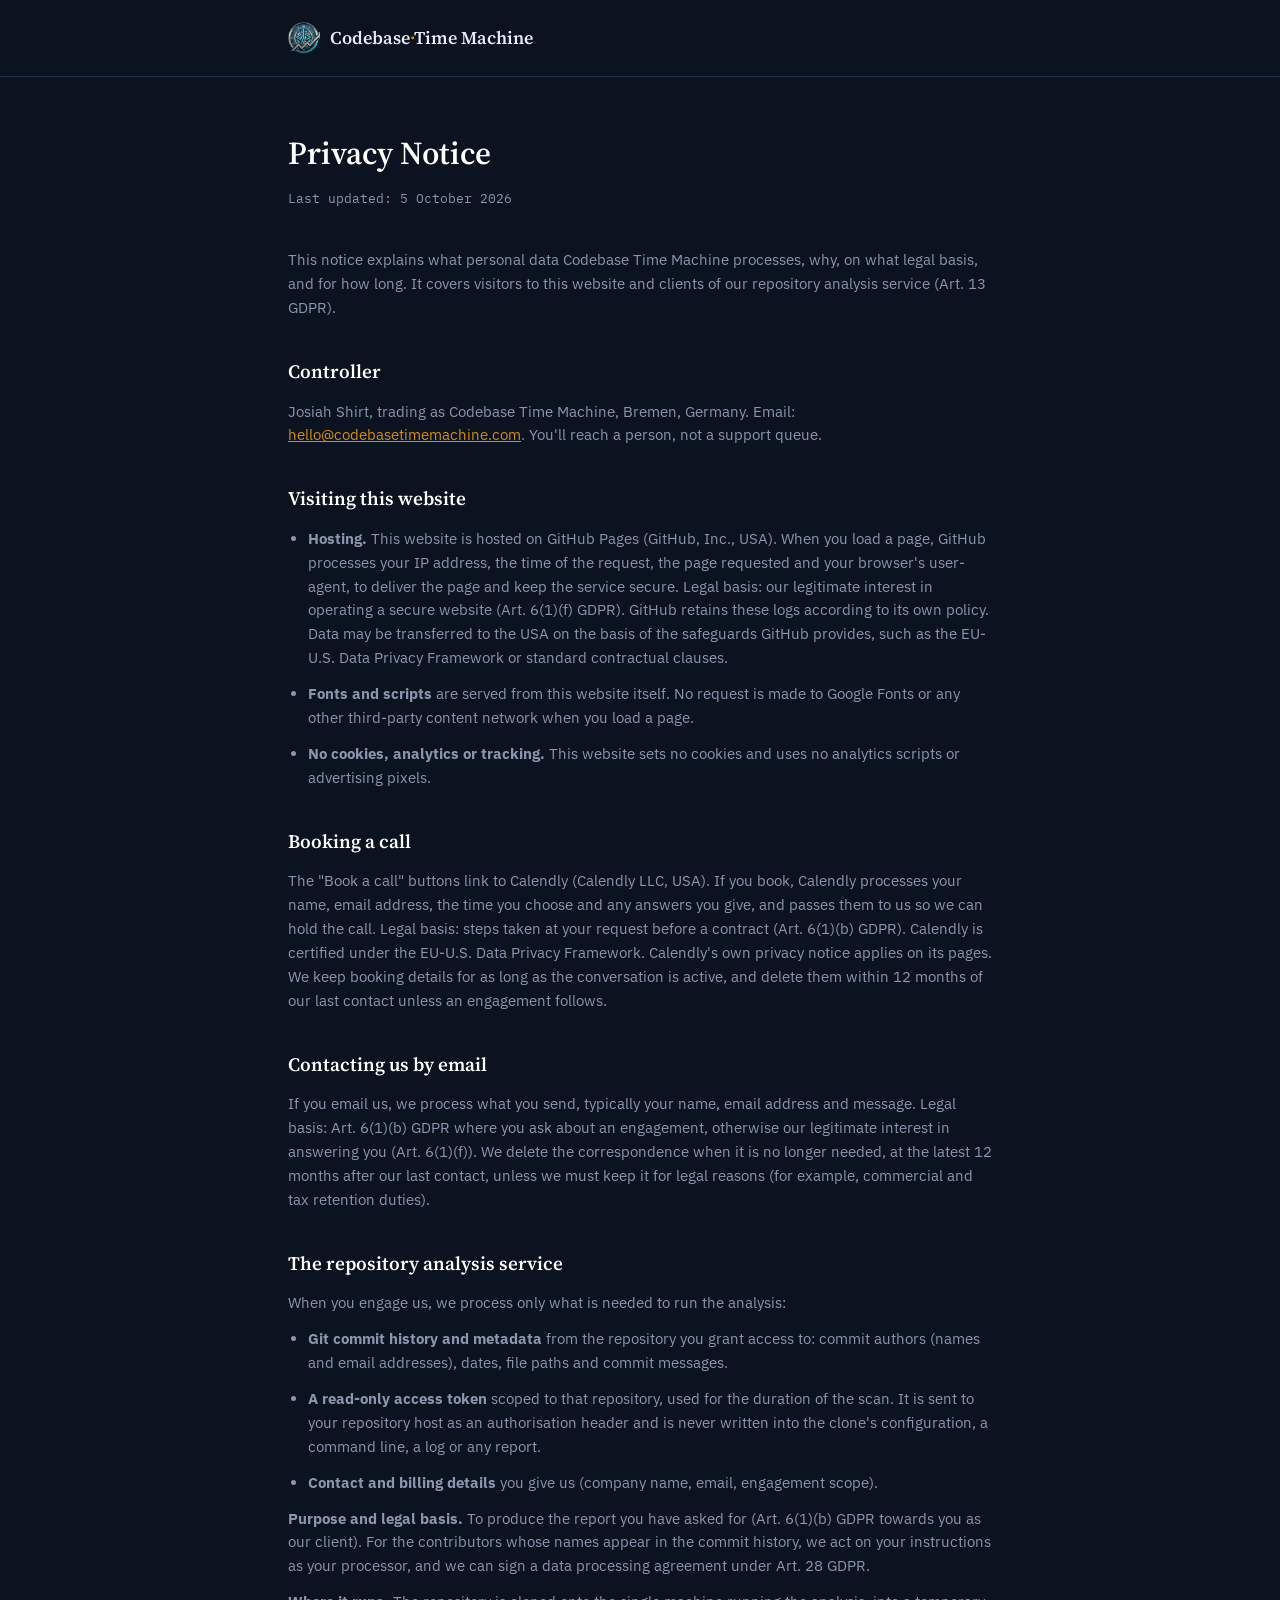
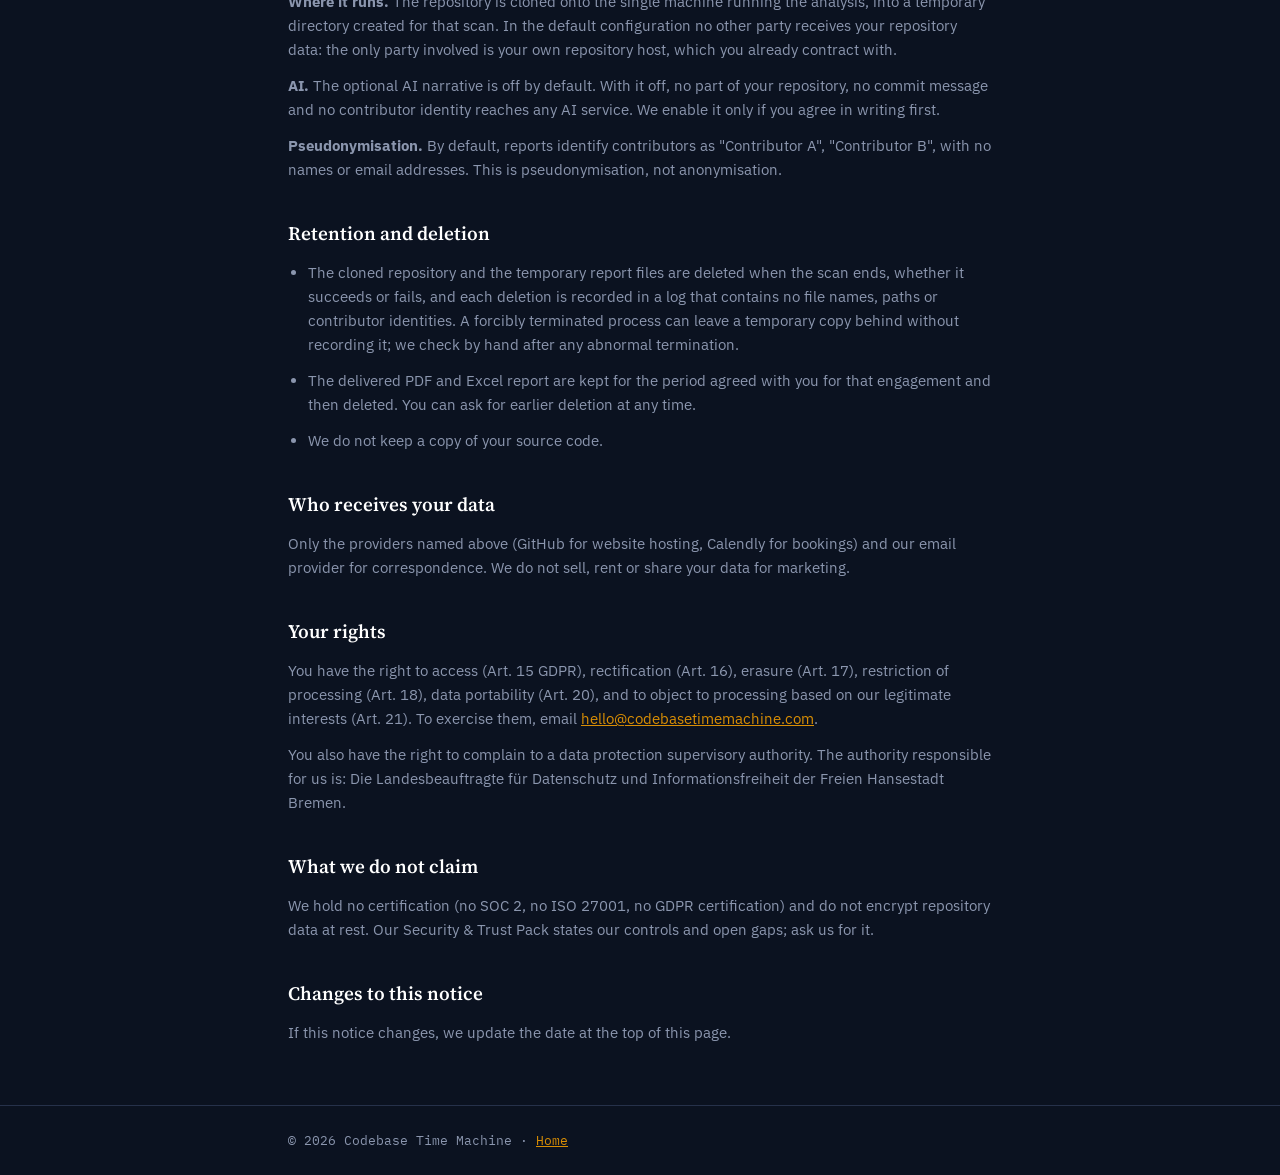
==== privacy.html @ dd54493d "Align website copy with what CTM can evidence; book-a-call CTA; GDPR privacy notice - Remove the Rea" ====
<!DOCTYPE html>
<html lang="en">
<head>
<meta charset="UTF-8">
<meta name="viewport" content="width=device-width, initial-scale=1.0">
<title>Privacy Notice — Codebase Time Machine</title>
<link rel="icon" type="image/png" href="favicon.png">
<link href="assets/fonts.css" rel="stylesheet">
<style>
  :root{
    --ink:#0B1220; --panel:#111A2C; --line:#26314A; --text:#E9ECF3; --muted:#8B96AE; --amber:#D98E04;
  }
  *{box-sizing:border-box;margin:0;padding:0;}
  body{background:var(--ink);color:var(--text);font-family:'IBM Plex Sans',sans-serif;line-height:1.65;}
  .wrap{max-width:760px;margin:0 auto;padding:0 28px;}
  nav{border-bottom:1px solid var(--line);padding:22px 0;margin-bottom:50px;}
  .brand{font-family:'Source Serif 4',serif;font-weight:600;font-size:18px;}
  .brand .dot{color:var(--amber);}
  .brand a{color:inherit;text-decoration:none;}
  h1{font-family:'Source Serif 4',serif;font-size:32px;font-weight:600;margin-bottom:8px;color:#fff;}
  .updated{font-family:'IBM Plex Mono',monospace;font-size:12.5px;color:var(--muted);margin-bottom:40px;}
  h2{font-family:'Source Serif 4',serif;font-size:19px;font-weight:600;color:#fff;margin:36px 0 12px;}
  p, li{color:var(--muted);font-size:14.5px;margin-bottom:12px;}
  li{margin-left:20px;}
  a{color:var(--amber);}
  footer{border-top:1px solid var(--line);margin-top:60px;padding:24px 0;font-size:12.5px;color:var(--muted);font-family:'IBM Plex Mono',monospace;}
</style>
</head>
<body>
<nav><div class="wrap brand" style="display:flex;align-items:center;gap:10px;"><a href="index.html" style="display:flex;align-items:center;gap:10px;text-decoration:none;color:inherit;"><img src="logo-icon.png" alt="" style="height:32px;width:auto;display:block;"><span>Codebase<span class="dot">·</span>Time Machine</span></a></div></nav>
<div class="wrap">
  <h1>Privacy Notice</h1>
  <p class="updated">Last updated: 5 October 2026</p>

  <p>This notice explains what personal data Codebase Time Machine processes, why, on what legal basis, and for how long. It covers visitors to this website and clients of our repository analysis service (Art. 13 GDPR).</p>

  <h2>Controller</h2>
  <p>Josiah Shirt, trading as Codebase Time Machine, Bremen, Germany. Email: <a href="mailto:hello@codebasetimemachine.com">hello@codebasetimemachine.com</a>. You'll reach a person, not a support queue.</p>

  <h2>Visiting this website</h2>
  <ul>
    <li><strong>Hosting.</strong> This website is hosted on GitHub Pages (GitHub, Inc., USA). When you load a page, GitHub processes your IP address, the time of the request, the page requested and your browser's user-agent, to deliver the page and keep the service secure. Legal basis: our legitimate interest in operating a secure website (Art. 6(1)(f) GDPR). GitHub retains these logs according to its own policy. Data may be transferred to the USA on the basis of the safeguards GitHub provides, such as the EU-U.S. Data Privacy Framework or standard contractual clauses.</li>
    <li><strong>Fonts and scripts</strong> are served from this website itself. No request is made to Google Fonts or any other third-party content network when you load a page.</li>
    <li><strong>No cookies, analytics or tracking.</strong> This website sets no cookies and uses no analytics scripts or advertising pixels.</li>
  </ul>

  <h2>Booking a call</h2>
  <p>The "Book a call" buttons link to Calendly (Calendly LLC, USA). If you book, Calendly processes your name, email address, the time you choose and any answers you give, and passes them to us so we can hold the call. Legal basis: steps taken at your request before a contract (Art. 6(1)(b) GDPR). Calendly is certified under the EU-U.S. Data Privacy Framework. Calendly's own privacy notice applies on its pages. We keep booking details for as long as the conversation is active, and delete them within 12 months of our last contact unless an engagement follows.</p>

  <h2>Contacting us by email</h2>
  <p>If you email us, we process what you send, typically your name, email address and message. Legal basis: Art. 6(1)(b) GDPR where you ask about an engagement, otherwise our legitimate interest in answering you (Art. 6(1)(f)). We delete the correspondence when it is no longer needed, at the latest 12 months after our last contact, unless we must keep it for legal reasons (for example, commercial and tax retention duties).</p>

  <h2>The repository analysis service</h2>
  <p>When you engage us, we process only what is needed to run the analysis:</p>
  <ul>
    <li><strong>Git commit history and metadata</strong> from the repository you grant access to: commit authors (names and email addresses), dates, file paths and commit messages.</li>
    <li><strong>A read-only access token</strong> scoped to that repository, used for the duration of the scan. It is sent to your repository host as an authorisation header and is never written into the clone's configuration, a command line, a log or any report.</li>
    <li><strong>Contact and billing details</strong> you give us (company name, email, engagement scope).</li>
  </ul>
  <p><strong>Purpose and legal basis.</strong> To produce the report you have asked for (Art. 6(1)(b) GDPR towards you as our client). For the contributors whose names appear in the commit history, we act on your instructions as your processor, and we can sign a data processing agreement under Art. 28 GDPR.</p>
  <p><strong>Where it runs.</strong> The repository is cloned onto the single machine running the analysis, into a temporary directory created for that scan. In the default configuration no other party receives your repository data: the only party involved is your own repository host, which you already contract with.</p>
  <p><strong>AI.</strong> The optional AI narrative is off by default. With it off, no part of your repository, no commit message and no contributor identity reaches any AI service. We enable it only if you agree in writing first.</p>
  <p><strong>Pseudonymisation.</strong> By default, reports identify contributors as "Contributor A", "Contributor B", with no names or email addresses. This is pseudonymisation, not anonymisation.</p>

  <h2>Retention and deletion</h2>
  <ul>
    <li>The cloned repository and the temporary report files are deleted when the scan ends, whether it succeeds or fails, and each deletion is recorded in a log that contains no file names, paths or contributor identities. A forcibly terminated process can leave a temporary copy behind without recording it; we check by hand after any abnormal termination.</li>
    <li>The delivered PDF and Excel report are kept for the period agreed with you for that engagement and then deleted. You can ask for earlier deletion at any time.</li>
    <li>We do not keep a copy of your source code.</li>
  </ul>

  <h2>Who receives your data</h2>
  <p>Only the providers named above (GitHub for website hosting, Calendly for bookings) and our email provider for correspondence. We do not sell, rent or share your data for marketing.</p>

  <h2>Your rights</h2>
  <p>You have the right to access (Art. 15 GDPR), rectification (Art. 16), erasure (Art. 17), restriction of processing (Art. 18), data portability (Art. 20), and to object to processing based on our legitimate interests (Art. 21). To exercise them, email <a href="mailto:hello@codebasetimemachine.com">hello@codebasetimemachine.com</a>.</p>
  <p>You also have the right to complain to a data protection supervisory authority. The authority responsible for us is: Die Landesbeauftragte für Datenschutz und Informationsfreiheit der Freien Hansestadt Bremen.</p>

  <h2>What we do not claim</h2>
  <p>We hold no certification (no SOC 2, no ISO 27001, no GDPR certification) and do not encrypt repository data at rest. Our Security &amp; Trust Pack states our controls and open gaps; ask us for it.</p>

  <h2>Changes to this notice</h2>
  <p>If this notice changes, we update the date at the top of this page.</p>
</div>
<footer><div class="wrap">© 2026 Codebase Time Machine · <a href="index.html">Home</a></div></footer>
</body>
</html>
---- assets/fonts.css ----
/* Self-hosted Google Fonts (latin, latin-ext): Source Serif 4, IBM Plex Sans, IBM Plex Mono. SIL Open Font License 1.1. */
@font-face {
  font-family: 'IBM Plex Mono';
  font-style: normal;
  font-weight: 400;
  font-display: swap;
  src: url(fonts/1969f6ffdb.woff2) format('woff2');
  unicode-range: U+0100-02BA, U+02BD-02C5, U+02C7-02CC, U+02CE-02D7, U+02DD-02FF, U+0304, U+0308, U+0329, U+1D00-1DBF, U+1E00-1E9F, U+1EF2-1EFF, U+2020, U+20A0-20AB, U+20AD-20C0, U+2113, U+2C60-2C7F, U+A720-A7FF;
}
@font-face {
  font-family: 'IBM Plex Mono';
  font-style: normal;
  font-weight: 400;
  font-display: swap;
  src: url(fonts/e2661bcc0d.woff2) format('woff2');
  unicode-range: U+0000-00FF, U+0131, U+0152-0153, U+02BB-02BC, U+02C6, U+02DA, U+02DC, U+0304, U+0308, U+0329, U+2000-206F, U+20AC, U+2122, U+2191, U+2193, U+2212, U+2215, U+FEFF, U+FFFD;
}
@font-face {
  font-family: 'IBM Plex Mono';
  font-style: normal;
  font-weight: 500;
  font-display: swap;
  src: url(fonts/93cfae71a5.woff2) format('woff2');
  unicode-range: U+0100-02BA, U+02BD-02C5, U+02C7-02CC, U+02CE-02D7, U+02DD-02FF, U+0304, U+0308, U+0329, U+1D00-1DBF, U+1E00-1E9F, U+1EF2-1EFF, U+2020, U+20A0-20AB, U+20AD-20C0, U+2113, U+2C60-2C7F, U+A720-A7FF;
}
@font-face {
  font-family: 'IBM Plex Mono';
  font-style: normal;
  font-weight: 500;
  font-display: swap;
  src: url(fonts/0bc96cd0d5.woff2) format('woff2');
  unicode-range: U+0000-00FF, U+0131, U+0152-0153, U+02BB-02BC, U+02C6, U+02DA, U+02DC, U+0304, U+0308, U+0329, U+2000-206F, U+20AC, U+2122, U+2191, U+2193, U+2212, U+2215, U+FEFF, U+FFFD;
}
@font-face {
  font-family: 'IBM Plex Mono';
  font-style: normal;
  font-weight: 600;
  font-display: swap;
  src: url(fonts/a73533172c.woff2) format('woff2');
  unicode-range: U+0100-02BA, U+02BD-02C5, U+02C7-02CC, U+02CE-02D7, U+02DD-02FF, U+0304, U+0308, U+0329, U+1D00-1DBF, U+1E00-1E9F, U+1EF2-1EFF, U+2020, U+20A0-20AB, U+20AD-20C0, U+2113, U+2C60-2C7F, U+A720-A7FF;
}
@font-face {
  font-family: 'IBM Plex Mono';
  font-style: normal;
  font-weight: 600;
  font-display: swap;
  src: url(fonts/1b581b1518.woff2) format('woff2');
  unicode-range: U+0000-00FF, U+0131, U+0152-0153, U+02BB-02BC, U+02C6, U+02DA, U+02DC, U+0304, U+0308, U+0329, U+2000-206F, U+20AC, U+2122, U+2191, U+2193, U+2212, U+2215, U+FEFF, U+FFFD;
}
@font-face {
  font-family: 'IBM Plex Sans';
  font-style: normal;
  font-weight: 400;
  font-stretch: 100%;
  font-display: swap;
  src: url(fonts/632855d1d7.woff2) format('woff2');
  unicode-range: U+0100-02BA, U+02BD-02C5, U+02C7-02CC, U+02CE-02D7, U+02DD-02FF, U+0304, U+0308, U+0329, U+1D00-1DBF, U+1E00-1E9F, U+1EF2-1EFF, U+2020, U+20A0-20AB, U+20AD-20C0, U+2113, U+2C60-2C7F, U+A720-A7FF;
}
@font-face {
  font-family: 'IBM Plex Sans';
  font-style: normal;
  font-weight: 400;
  font-stretch: 100%;
  font-display: swap;
  src: url(fonts/868a235a9c.woff2) format('woff2');
  unicode-range: U+0000-00FF, U+0131, U+0152-0153, U+02BB-02BC, U+02C6, U+02DA, U+02DC, U+0304, U+0308, U+0329, U+2000-206F, U+20AC, U+2122, U+2191, U+2193, U+2212, U+2215, U+FEFF, U+FFFD;
}
@font-face {
  font-family: 'IBM Plex Sans';
  font-style: normal;
  font-weight: 500;
  font-stretch: 100%;
  font-display: swap;
  src: url(fonts/632855d1d7.woff2) format('woff2');
  unicode-range: U+0100-02BA, U+02BD-02C5, U+02C7-02CC, U+02CE-02D7, U+02DD-02FF, U+0304, U+0308, U+0329, U+1D00-1DBF, U+1E00-1E9F, U+1EF2-1EFF, U+2020, U+20A0-20AB, U+20AD-20C0, U+2113, U+2C60-2C7F, U+A720-A7FF;
}
@font-face {
  font-family: 'IBM Plex Sans';
  font-style: normal;
  font-weight: 500;
  font-stretch: 100%;
  font-display: swap;
  src: url(fonts/868a235a9c.woff2) format('woff2');
  unicode-range: U+0000-00FF, U+0131, U+0152-0153, U+02BB-02BC, U+02C6, U+02DA, U+02DC, U+0304, U+0308, U+0329, U+2000-206F, U+20AC, U+2122, U+2191, U+2193, U+2212, U+2215, U+FEFF, U+FFFD;
}
@font-face {
  font-family: 'IBM Plex Sans';
  font-style: normal;
  font-weight: 600;
  font-stretch: 100%;
  font-display: swap;
  src: url(fonts/632855d1d7.woff2) format('woff2');
  unicode-range: U+0100-02BA, U+02BD-02C5, U+02C7-02CC, U+02CE-02D7, U+02DD-02FF, U+0304, U+0308, U+0329, U+1D00-1DBF, U+1E00-1E9F, U+1EF2-1EFF, U+2020, U+20A0-20AB, U+20AD-20C0, U+2113, U+2C60-2C7F, U+A720-A7FF;
}
@font-face {
  font-family: 'IBM Plex Sans';
  font-style: normal;
  font-weight: 600;
  font-stretch: 100%;
  font-display: swap;
  src: url(fonts/868a235a9c.woff2) format('woff2');
  unicode-range: U+0000-00FF, U+0131, U+0152-0153, U+02BB-02BC, U+02C6, U+02DA, U+02DC, U+0304, U+0308, U+0329, U+2000-206F, U+20AC, U+2122, U+2191, U+2193, U+2212, U+2215, U+FEFF, U+FFFD;
}
@font-face {
  font-family: 'IBM Plex Sans';
  font-style: normal;
  font-weight: 700;
  font-stretch: 100%;
  font-display: swap;
  src: url(fonts/632855d1d7.woff2) format('woff2');
  unicode-range: U+0100-02BA, U+02BD-02C5, U+02C7-02CC, U+02CE-02D7, U+02DD-02FF, U+0304, U+0308, U+0329, U+1D00-1DBF, U+1E00-1E9F, U+1EF2-1EFF, U+2020, U+20A0-20AB, U+20AD-20C0, U+2113, U+2C60-2C7F, U+A720-A7FF;
}
@font-face {
  font-family: 'IBM Plex Sans';
  font-style: normal;
  font-weight: 700;
  font-stretch: 100%;
  font-display: swap;
  src: url(fonts/868a235a9c.woff2) format('woff2');
  unicode-range: U+0000-00FF, U+0131, U+0152-0153, U+02BB-02BC, U+02C6, U+02DA, U+02DC, U+0304, U+0308, U+0329, U+2000-206F, U+20AC, U+2122, U+2191, U+2193, U+2212, U+2215, U+FEFF, U+FFFD;
}
@font-face {
  font-family: 'Source Serif 4';
  font-style: italic;
  font-weight: 500;
  font-display: swap;
  src: url(fonts/a482884de3.woff2) format('woff2');
  unicode-range: U+0100-02BA, U+02BD-02C5, U+02C7-02CC, U+02CE-02D7, U+02DD-02FF, U+0304, U+0308, U+0329, U+1D00-1DBF, U+1E00-1E9F, U+1EF2-1EFF, U+2020, U+20A0-20AB, U+20AD-20C0, U+2113, U+2C60-2C7F, U+A720-A7FF;
}
@font-face {
  font-family: 'Source Serif 4';
  font-style: italic;
  font-weight: 500;
  font-display: swap;
  src: url(fonts/3895f15a60.woff2) format('woff2');
  unicode-range: U+0000-00FF, U+0131, U+0152-0153, U+02BB-02BC, U+02C6, U+02DA, U+02DC, U+0304, U+0308, U+0329, U+2000-206F, U+20AC, U+2122, U+2191, U+2193, U+2212, U+2215, U+FEFF, U+FFFD;
}
@font-face {
  font-family: 'Source Serif 4';
  font-style: normal;
  font-weight: 500;
  font-display: swap;
  src: url(fonts/f9c768ee61.woff2) format('woff2');
  unicode-range: U+0100-02BA, U+02BD-02C5, U+02C7-02CC, U+02CE-02D7, U+02DD-02FF, U+0304, U+0308, U+0329, U+1D00-1DBF, U+1E00-1E9F, U+1EF2-1EFF, U+2020, U+20A0-20AB, U+20AD-20C0, U+2113, U+2C60-2C7F, U+A720-A7FF;
}
@font-face {
  font-family: 'Source Serif 4';
  font-style: normal;
  font-weight: 500;
  font-display: swap;
  src: url(fonts/167ee9c3c9.woff2) format('woff2');
  unicode-range: U+0000-00FF, U+0131, U+0152-0153, U+02BB-02BC, U+02C6, U+02DA, U+02DC, U+0304, U+0308, U+0329, U+2000-206F, U+20AC, U+2122, U+2191, U+2193, U+2212, U+2215, U+FEFF, U+FFFD;
}
@font-face {
  font-family: 'Source Serif 4';
  font-style: normal;
  font-weight: 600;
  font-display: swap;
  src: url(fonts/f9c768ee61.woff2) format('woff2');
  unicode-range: U+0100-02BA, U+02BD-02C5, U+02C7-02CC, U+02CE-02D7, U+02DD-02FF, U+0304, U+0308, U+0329, U+1D00-1DBF, U+1E00-1E9F, U+1EF2-1EFF, U+2020, U+20A0-20AB, U+20AD-20C0, U+2113, U+2C60-2C7F, U+A720-A7FF;
}
@font-face {
  font-family: 'Source Serif 4';
  font-style: normal;
  font-weight: 600;
  font-display: swap;
  src: url(fonts/167ee9c3c9.woff2) format('woff2');
  unicode-range: U+0000-00FF, U+0131, U+0152-0153, U+02BB-02BC, U+02C6, U+02DA, U+02DC, U+0304, U+0308, U+0329, U+2000-206F, U+20AC, U+2122, U+2191, U+2193, U+2212, U+2215, U+FEFF, U+FFFD;
}
@font-face {
  font-family: 'Source Serif 4';
  font-style: normal;
  font-weight: 700;
  font-display: swap;
  src: url(fonts/f9c768ee61.woff2) format('woff2');
  unicode-range: U+0100-02BA, U+02BD-02C5, U+02C7-02CC, U+02CE-02D7, U+02DD-02FF, U+0304, U+0308, U+0329, U+1D00-1DBF, U+1E00-1E9F, U+1EF2-1EFF, U+2020, U+20A0-20AB, U+20AD-20C0, U+2113, U+2C60-2C7F, U+A720-A7FF;
}
@font-face {
  font-family: 'Source Serif 4';
  font-style: normal;
  font-weight: 700;
  font-display: swap;
  src: url(fonts/167ee9c3c9.woff2) format('woff2');
  unicode-range: U+0000-00FF, U+0131, U+0152-0153, U+02BB-02BC, U+02C6, U+02DA, U+02DC, U+0304, U+0308, U+0329, U+2000-206F, U+20AC, U+2122, U+2191, U+2193, U+2212, U+2215, U+FEFF, U+FFFD;
}
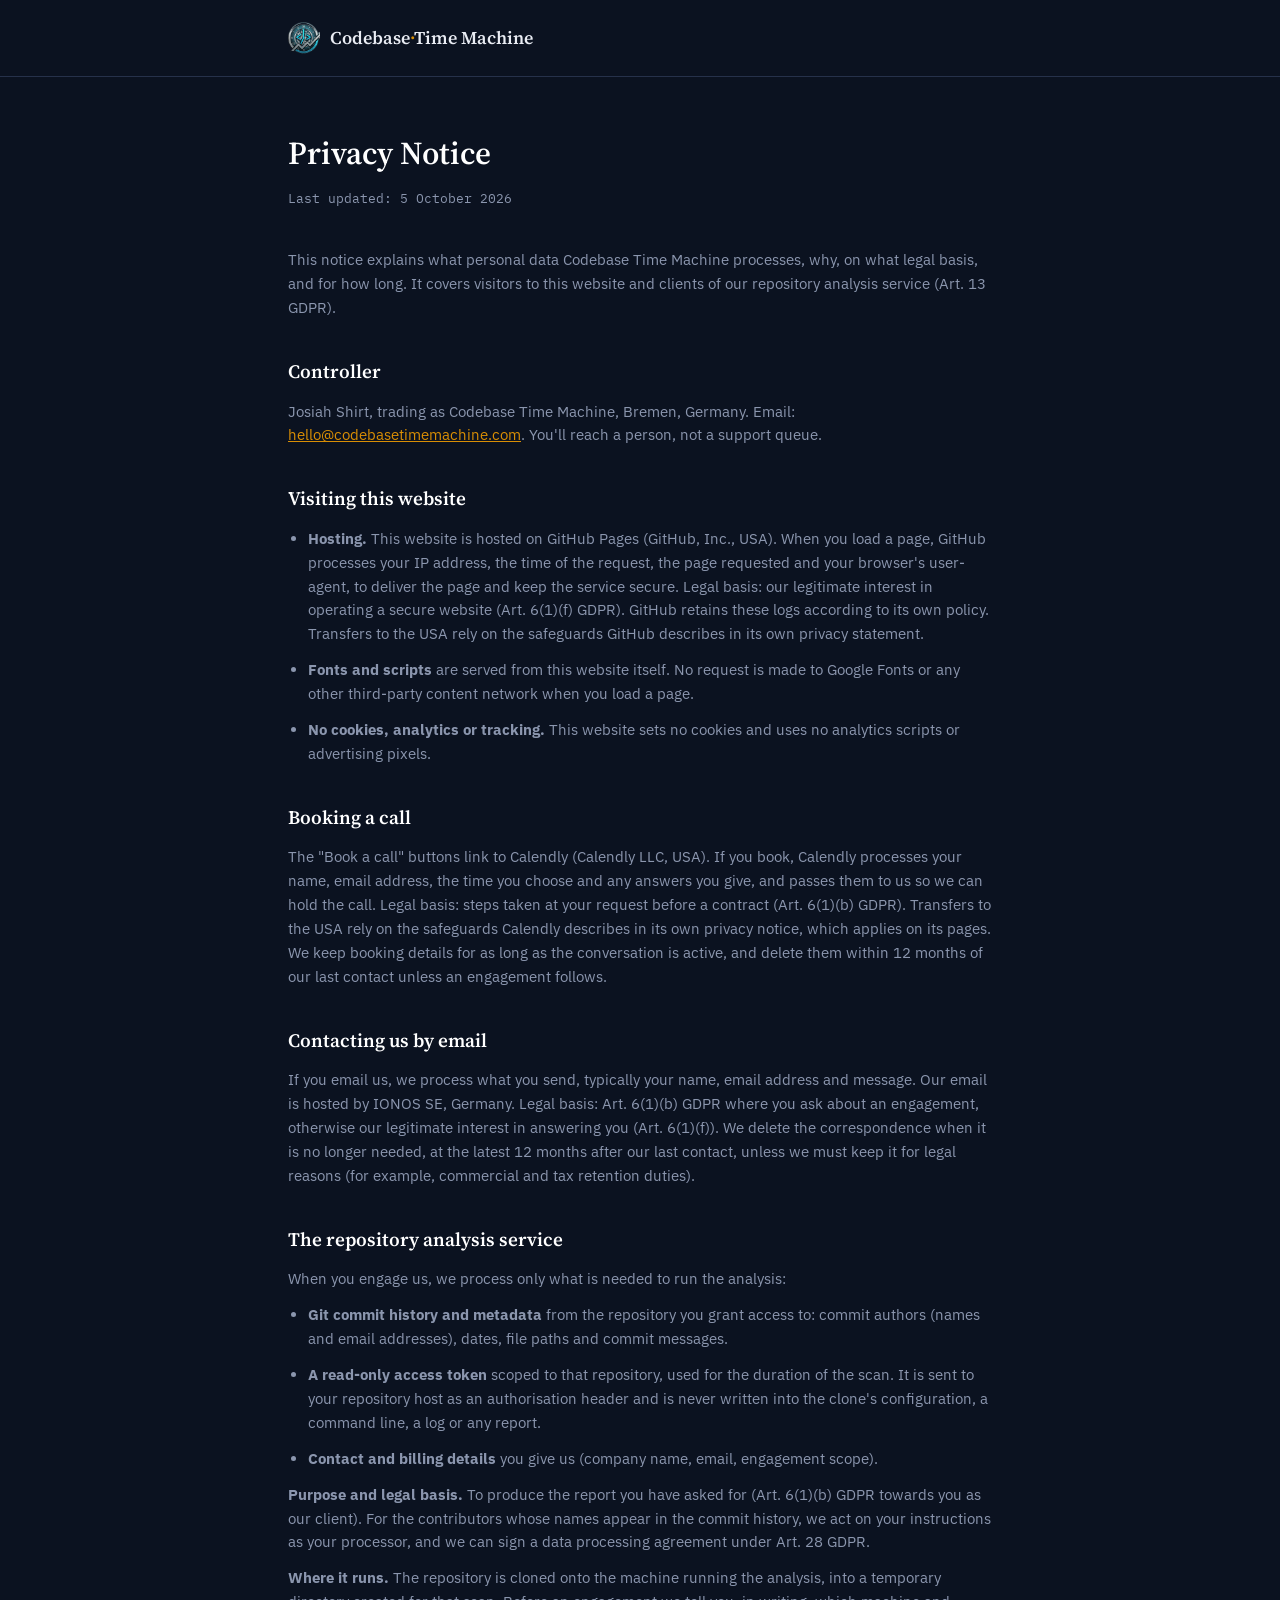
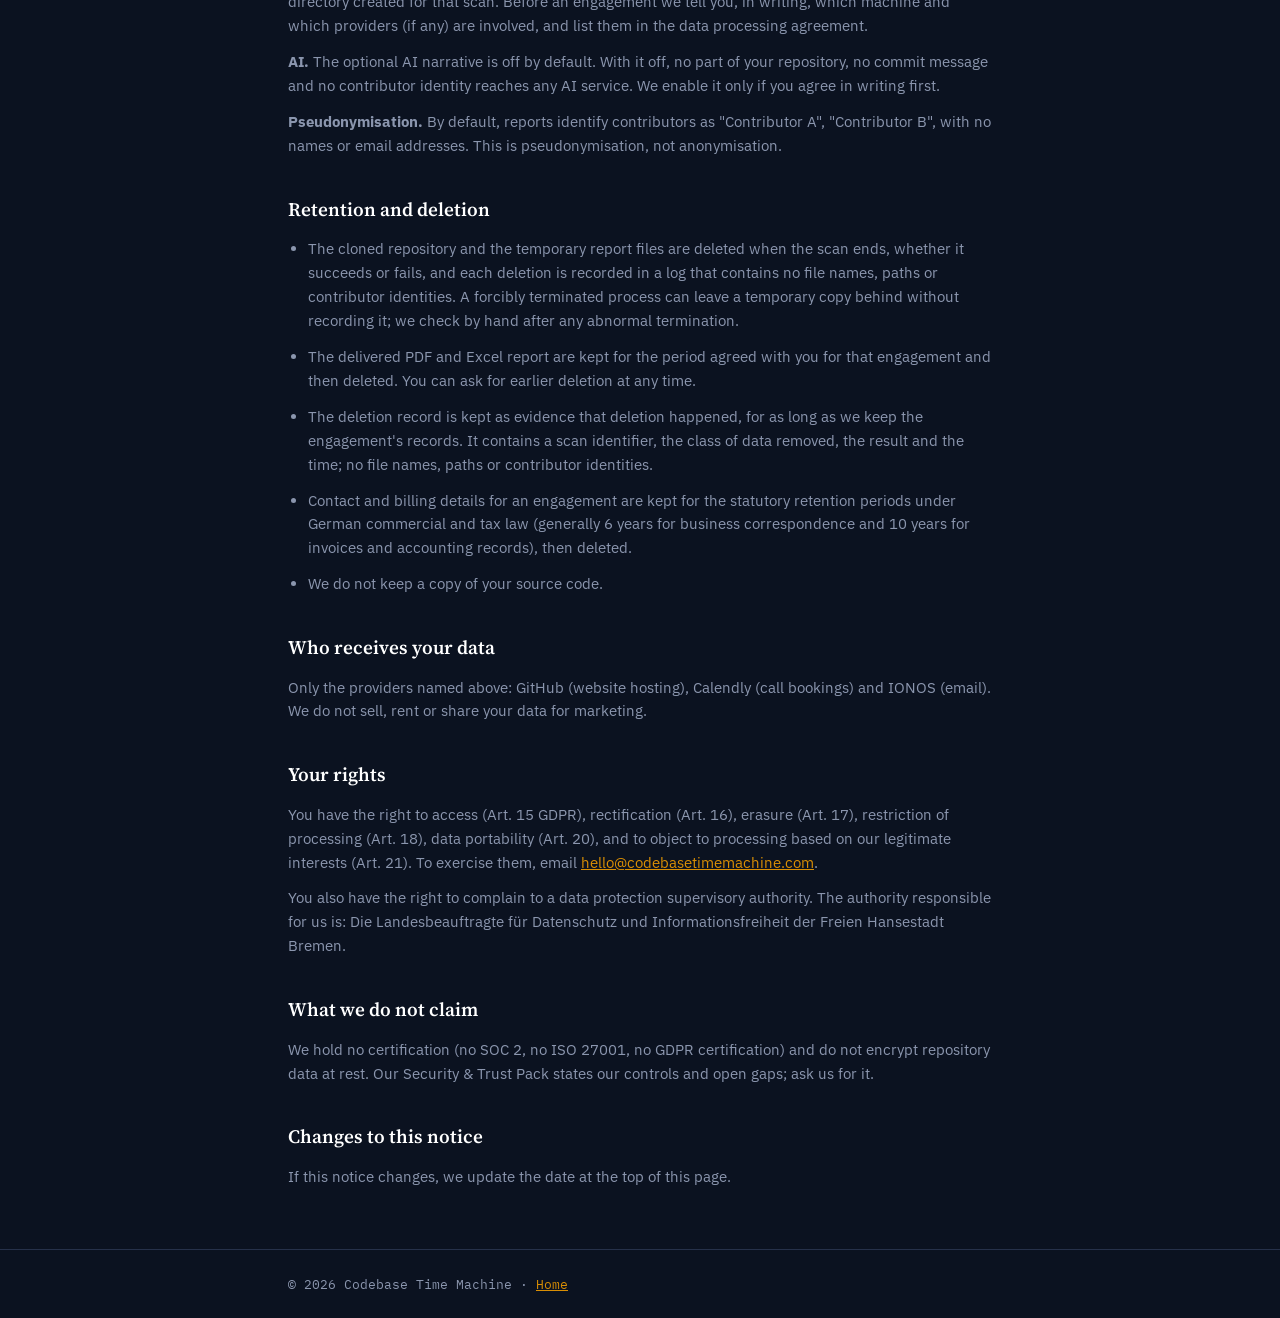
==== commit 6ac6de35: "Address cold review: complete egress list, no sampling/machine claims, phone fixes - Security: list " ====
--- a/privacy.html
+++ b/privacy.html
@@ -39,16 +39,16 @@
 
   <h2>Visiting this website</h2>
   <ul>
-    <li><strong>Hosting.</strong> This website is hosted on GitHub Pages (GitHub, Inc., USA). When you load a page, GitHub processes your IP address, the time of the request, the page requested and your browser's user-agent, to deliver the page and keep the service secure. Legal basis: our legitimate interest in operating a secure website (Art. 6(1)(f) GDPR). GitHub retains these logs according to its own policy. Data may be transferred to the USA on the basis of the safeguards GitHub provides, such as the EU-U.S. Data Privacy Framework or standard contractual clauses.</li>
+    <li><strong>Hosting.</strong> This website is hosted on GitHub Pages (GitHub, Inc., USA). When you load a page, GitHub processes your IP address, the time of the request, the page requested and your browser's user-agent, to deliver the page and keep the service secure. Legal basis: our legitimate interest in operating a secure website (Art. 6(1)(f) GDPR). GitHub retains these logs according to its own policy. Transfers to the USA rely on the safeguards GitHub describes in its own privacy statement.</li>
     <li><strong>Fonts and scripts</strong> are served from this website itself. No request is made to Google Fonts or any other third-party content network when you load a page.</li>
     <li><strong>No cookies, analytics or tracking.</strong> This website sets no cookies and uses no analytics scripts or advertising pixels.</li>
   </ul>
 
   <h2>Booking a call</h2>
-  <p>The "Book a call" buttons link to Calendly (Calendly LLC, USA). If you book, Calendly processes your name, email address, the time you choose and any answers you give, and passes them to us so we can hold the call. Legal basis: steps taken at your request before a contract (Art. 6(1)(b) GDPR). Calendly is certified under the EU-U.S. Data Privacy Framework. Calendly's own privacy notice applies on its pages. We keep booking details for as long as the conversation is active, and delete them within 12 months of our last contact unless an engagement follows.</p>
+  <p>The "Book a call" buttons link to Calendly (Calendly LLC, USA). If you book, Calendly processes your name, email address, the time you choose and any answers you give, and passes them to us so we can hold the call. Legal basis: steps taken at your request before a contract (Art. 6(1)(b) GDPR). Transfers to the USA rely on the safeguards Calendly describes in its own privacy notice, which applies on its pages. We keep booking details for as long as the conversation is active, and delete them within 12 months of our last contact unless an engagement follows.</p>
 
   <h2>Contacting us by email</h2>
-  <p>If you email us, we process what you send, typically your name, email address and message. Legal basis: Art. 6(1)(b) GDPR where you ask about an engagement, otherwise our legitimate interest in answering you (Art. 6(1)(f)). We delete the correspondence when it is no longer needed, at the latest 12 months after our last contact, unless we must keep it for legal reasons (for example, commercial and tax retention duties).</p>
+  <p>If you email us, we process what you send, typically your name, email address and message. Our email is hosted by IONOS SE, Germany. Legal basis: Art. 6(1)(b) GDPR where you ask about an engagement, otherwise our legitimate interest in answering you (Art. 6(1)(f)). We delete the correspondence when it is no longer needed, at the latest 12 months after our last contact, unless we must keep it for legal reasons (for example, commercial and tax retention duties).</p>
 
   <h2>The repository analysis service</h2>
   <p>When you engage us, we process only what is needed to run the analysis:</p>
@@ -58,7 +58,7 @@
     <li><strong>Contact and billing details</strong> you give us (company name, email, engagement scope).</li>
   </ul>
   <p><strong>Purpose and legal basis.</strong> To produce the report you have asked for (Art. 6(1)(b) GDPR towards you as our client). For the contributors whose names appear in the commit history, we act on your instructions as your processor, and we can sign a data processing agreement under Art. 28 GDPR.</p>
-  <p><strong>Where it runs.</strong> The repository is cloned onto the single machine running the analysis, into a temporary directory created for that scan. In the default configuration no other party receives your repository data: the only party involved is your own repository host, which you already contract with.</p>
+  <p><strong>Where it runs.</strong> The repository is cloned onto the machine running the analysis, into a temporary directory created for that scan. Before an engagement we tell you, in writing, which machine and which providers (if any) are involved, and list them in the data processing agreement.</p>
   <p><strong>AI.</strong> The optional AI narrative is off by default. With it off, no part of your repository, no commit message and no contributor identity reaches any AI service. We enable it only if you agree in writing first.</p>
   <p><strong>Pseudonymisation.</strong> By default, reports identify contributors as "Contributor A", "Contributor B", with no names or email addresses. This is pseudonymisation, not anonymisation.</p>
 
@@ -66,11 +66,13 @@
   <ul>
     <li>The cloned repository and the temporary report files are deleted when the scan ends, whether it succeeds or fails, and each deletion is recorded in a log that contains no file names, paths or contributor identities. A forcibly terminated process can leave a temporary copy behind without recording it; we check by hand after any abnormal termination.</li>
     <li>The delivered PDF and Excel report are kept for the period agreed with you for that engagement and then deleted. You can ask for earlier deletion at any time.</li>
+    <li>The deletion record is kept as evidence that deletion happened, for as long as we keep the engagement's records. It contains a scan identifier, the class of data removed, the result and the time; no file names, paths or contributor identities.</li>
+    <li>Contact and billing details for an engagement are kept for the statutory retention periods under German commercial and tax law (generally 6 years for business correspondence and 10 years for invoices and accounting records), then deleted.</li>
     <li>We do not keep a copy of your source code.</li>
   </ul>
 
   <h2>Who receives your data</h2>
-  <p>Only the providers named above (GitHub for website hosting, Calendly for bookings) and our email provider for correspondence. We do not sell, rent or share your data for marketing.</p>
+  <p>Only the providers named above: GitHub (website hosting), Calendly (call bookings) and IONOS (email). We do not sell, rent or share your data for marketing.</p>
 
   <h2>Your rights</h2>
   <p>You have the right to access (Art. 15 GDPR), rectification (Art. 16), erasure (Art. 17), restriction of processing (Art. 18), data portability (Art. 20), and to object to processing based on our legitimate interests (Art. 21). To exercise them, email <a href="mailto:hello@codebasetimemachine.com">hello@codebasetimemachine.com</a>.</p>
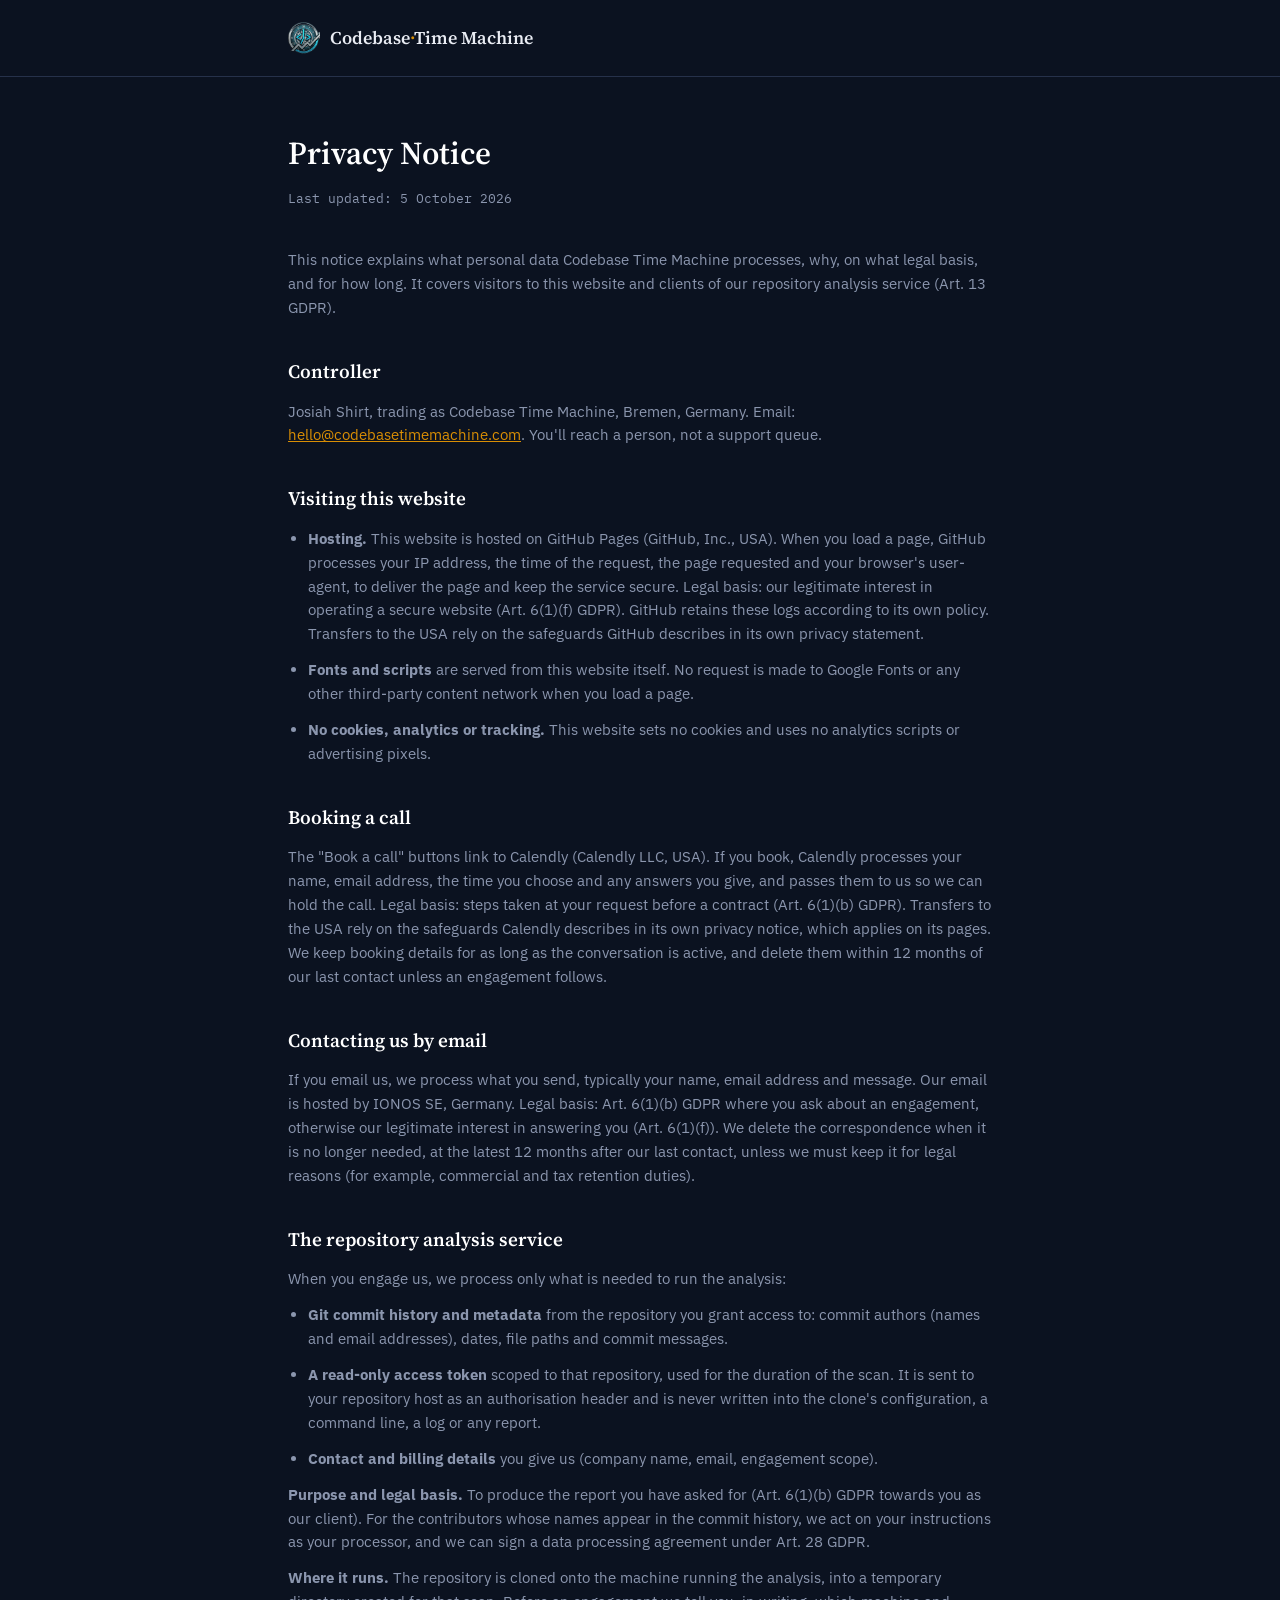
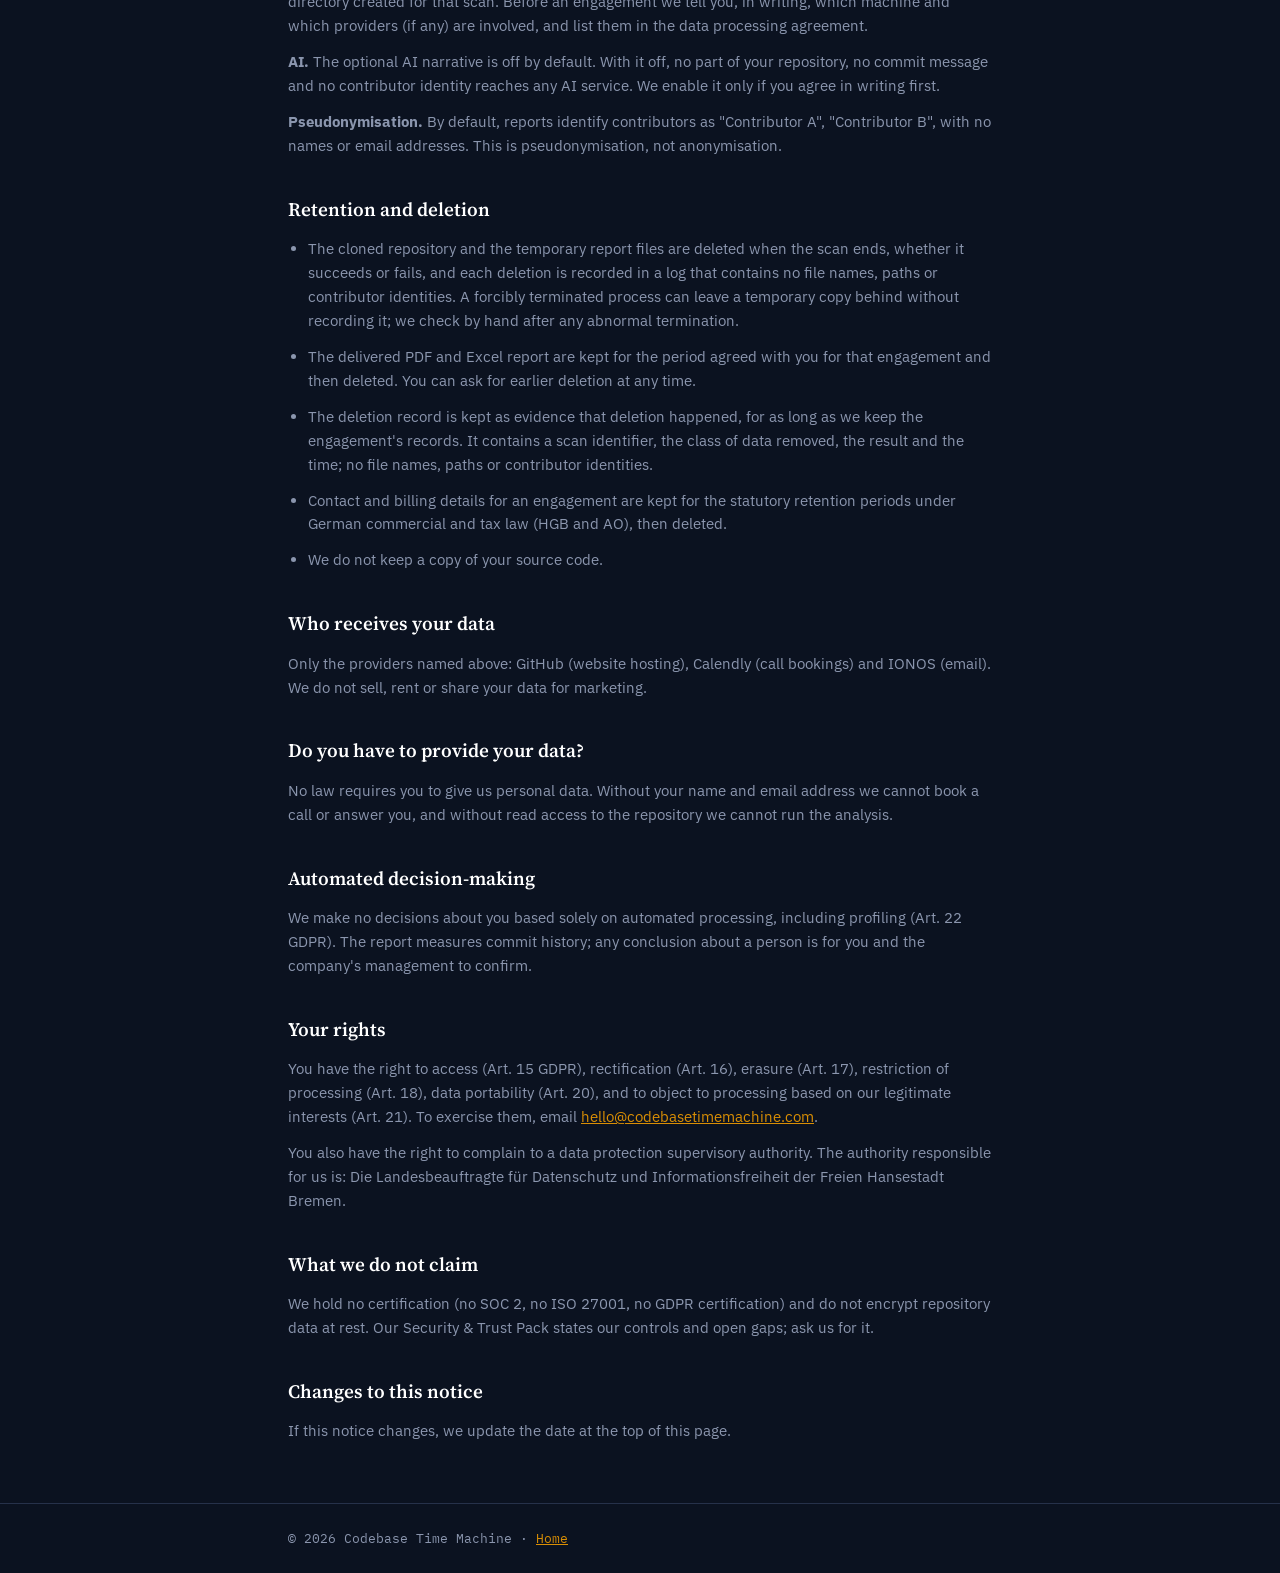
==== commit 1663b655: "Round-3 review: retention without numbers, Art. 13(2)(e)/(f), hedged scanner claims - Privacy: statu" ====
--- a/privacy.html
+++ b/privacy.html
@@ -23,6 +23,7 @@
   p, li{color:var(--muted);font-size:14.5px;margin-bottom:12px;}
   li{margin-left:20px;}
   a{color:var(--amber);}
+  @media (max-width:700px){ p a[href^="mailto:"]{display:inline-block;padding:12px 0;min-height:44px;line-height:20px;} }
   footer{border-top:1px solid var(--line);margin-top:60px;padding:24px 0;font-size:12.5px;color:var(--muted);font-family:'IBM Plex Mono',monospace;}
 </style>
 </head>
@@ -67,12 +68,18 @@
     <li>The cloned repository and the temporary report files are deleted when the scan ends, whether it succeeds or fails, and each deletion is recorded in a log that contains no file names, paths or contributor identities. A forcibly terminated process can leave a temporary copy behind without recording it; we check by hand after any abnormal termination.</li>
     <li>The delivered PDF and Excel report are kept for the period agreed with you for that engagement and then deleted. You can ask for earlier deletion at any time.</li>
     <li>The deletion record is kept as evidence that deletion happened, for as long as we keep the engagement's records. It contains a scan identifier, the class of data removed, the result and the time; no file names, paths or contributor identities.</li>
-    <li>Contact and billing details for an engagement are kept for the statutory retention periods under German commercial and tax law (generally 6 years for business correspondence and 10 years for invoices and accounting records), then deleted.</li>
+    <li>Contact and billing details for an engagement are kept for the statutory retention periods under German commercial and tax law (HGB and AO), then deleted.</li>
     <li>We do not keep a copy of your source code.</li>
   </ul>
 
   <h2>Who receives your data</h2>
   <p>Only the providers named above: GitHub (website hosting), Calendly (call bookings) and IONOS (email). We do not sell, rent or share your data for marketing.</p>
+
+  <h2>Do you have to provide your data?</h2>
+  <p>No law requires you to give us personal data. Without your name and email address we cannot book a call or answer you, and without read access to the repository we cannot run the analysis.</p>
+
+  <h2>Automated decision-making</h2>
+  <p>We make no decisions about you based solely on automated processing, including profiling (Art. 22 GDPR). The report measures commit history; any conclusion about a person is for you and the company's management to confirm.</p>
 
   <h2>Your rights</h2>
   <p>You have the right to access (Art. 15 GDPR), rectification (Art. 16), erasure (Art. 17), restriction of processing (Art. 18), data portability (Art. 20), and to object to processing based on our legitimate interests (Art. 21). To exercise them, email <a href="mailto:hello@codebasetimemachine.com">hello@codebasetimemachine.com</a>.</p>
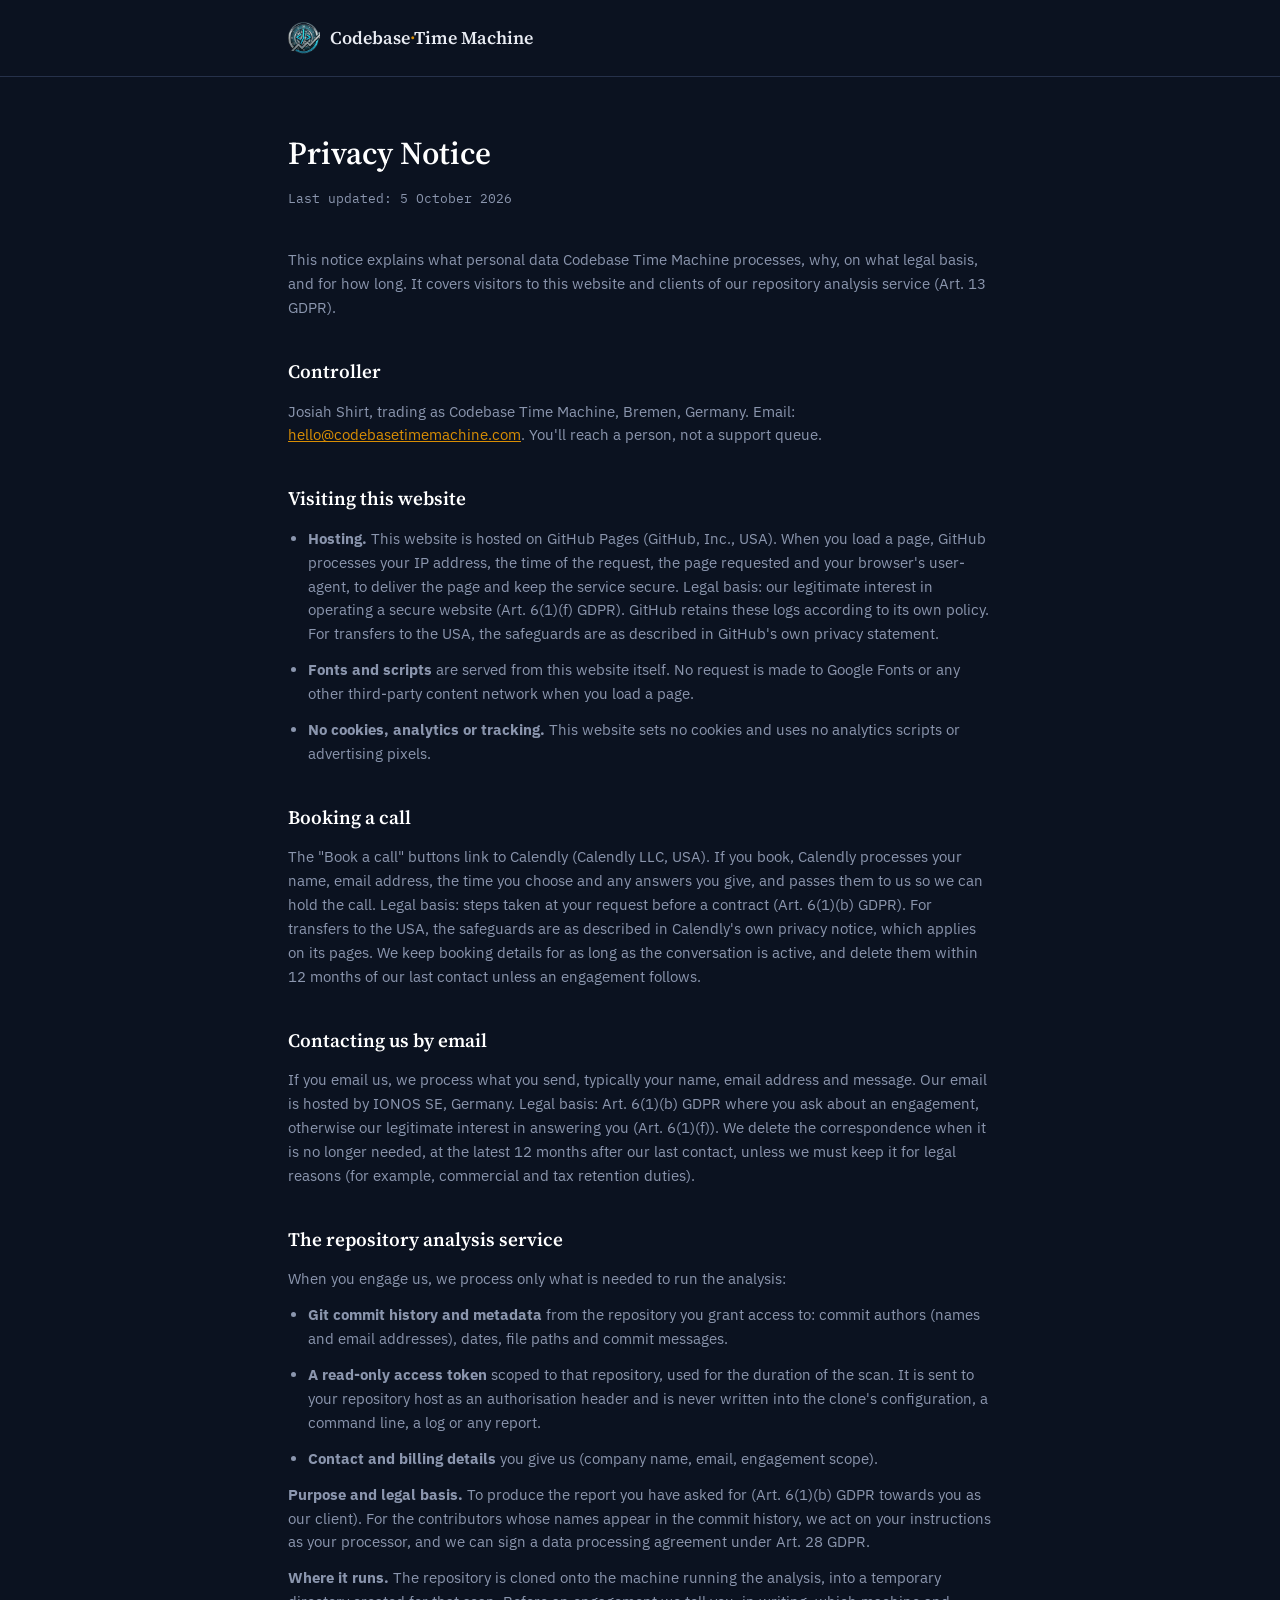
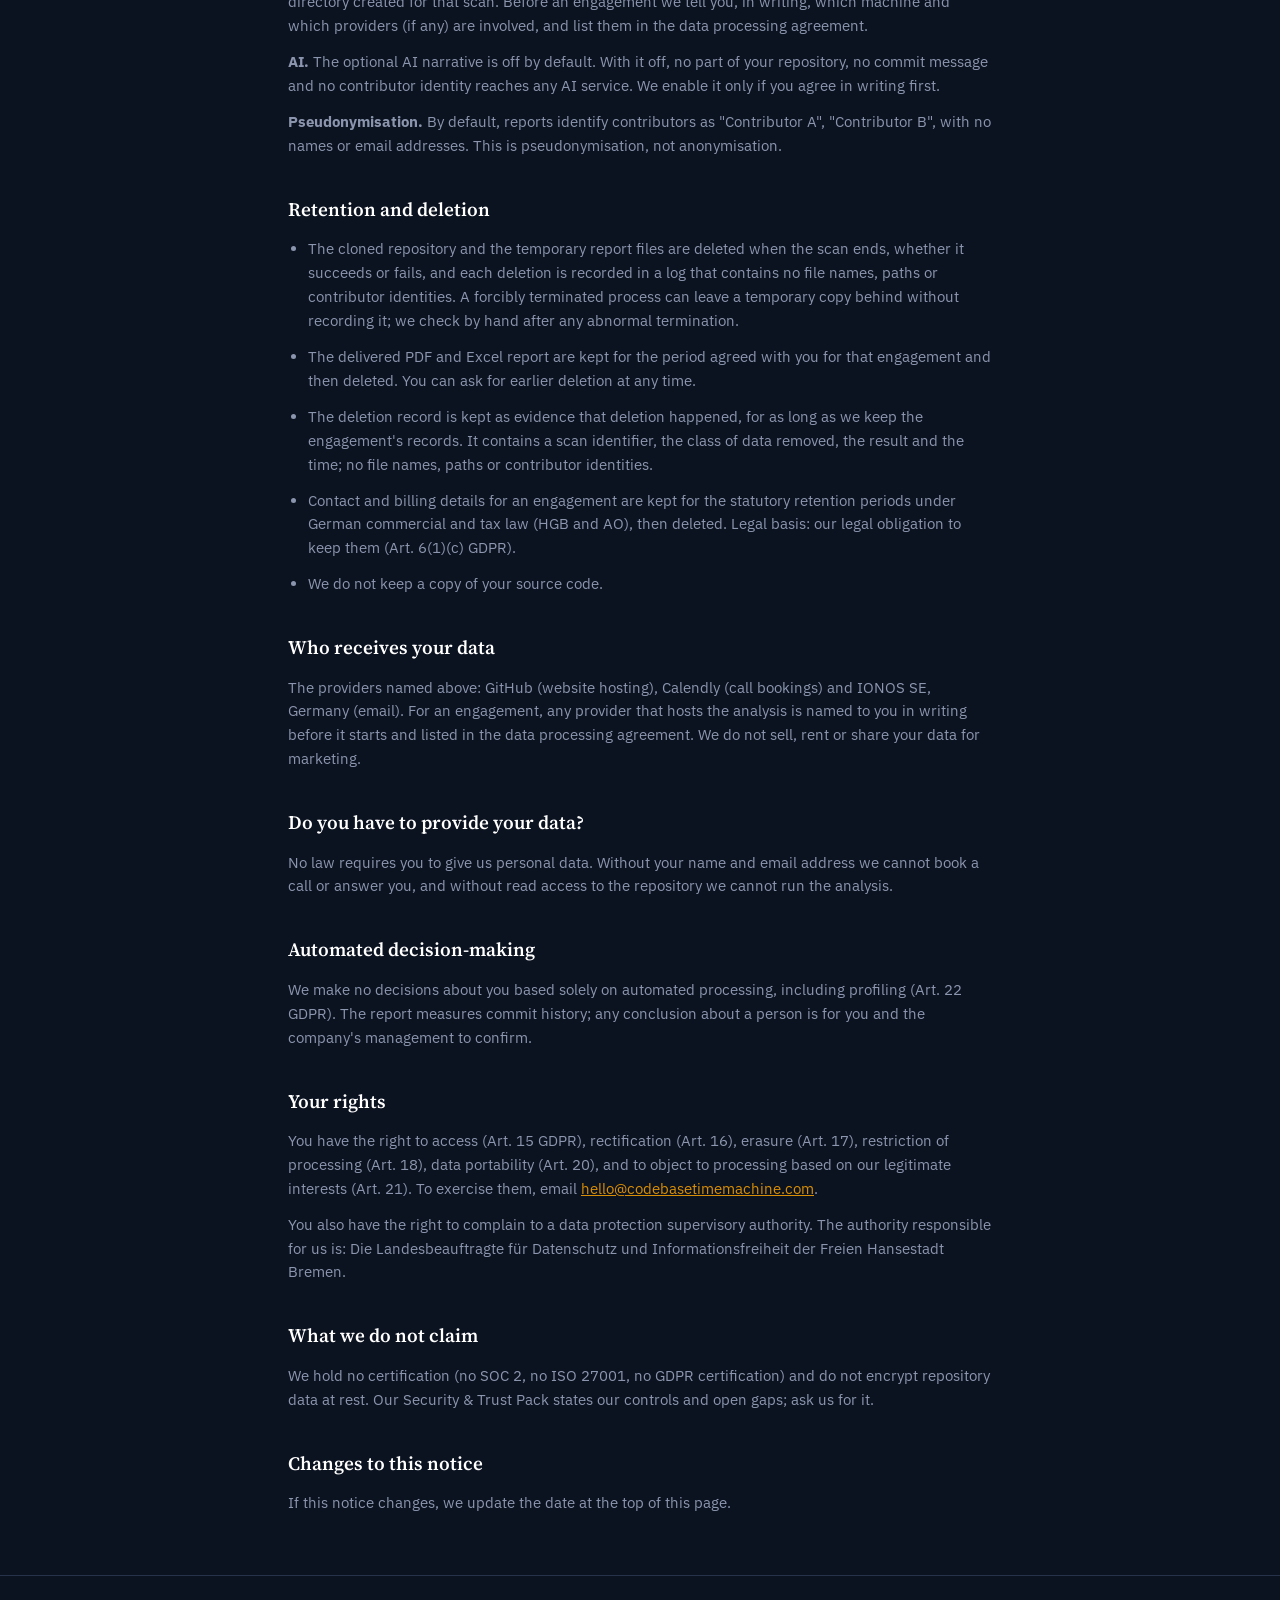
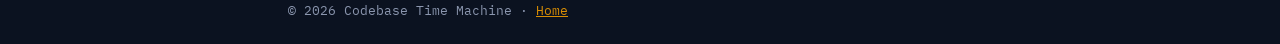
==== commit e15378a4: "Website round 4: drop competitor claims, soften provenance, state forced-kill exception, privacy rec" ====
--- a/privacy.html
+++ b/privacy.html
@@ -23,7 +23,7 @@
   p, li{color:var(--muted);font-size:14.5px;margin-bottom:12px;}
   li{margin-left:20px;}
   a{color:var(--amber);}
-  @media (max-width:700px){ p a[href^="mailto:"]{display:inline-block;padding:12px 0;min-height:44px;line-height:20px;} }
+  @media (max-width:700px){ p a[href^="mailto:"], footer a{display:inline-block;padding:12px 0;min-height:44px;line-height:20px;} .brand a{min-height:44px;} }
   footer{border-top:1px solid var(--line);margin-top:60px;padding:24px 0;font-size:12.5px;color:var(--muted);font-family:'IBM Plex Mono',monospace;}
 </style>
 </head>
@@ -40,13 +40,13 @@
 
   <h2>Visiting this website</h2>
   <ul>
-    <li><strong>Hosting.</strong> This website is hosted on GitHub Pages (GitHub, Inc., USA). When you load a page, GitHub processes your IP address, the time of the request, the page requested and your browser's user-agent, to deliver the page and keep the service secure. Legal basis: our legitimate interest in operating a secure website (Art. 6(1)(f) GDPR). GitHub retains these logs according to its own policy. Transfers to the USA rely on the safeguards GitHub describes in its own privacy statement.</li>
+    <li><strong>Hosting.</strong> This website is hosted on GitHub Pages (GitHub, Inc., USA). When you load a page, GitHub processes your IP address, the time of the request, the page requested and your browser's user-agent, to deliver the page and keep the service secure. Legal basis: our legitimate interest in operating a secure website (Art. 6(1)(f) GDPR). GitHub retains these logs according to its own policy. For transfers to the USA, the safeguards are as described in GitHub's own privacy statement.</li>
     <li><strong>Fonts and scripts</strong> are served from this website itself. No request is made to Google Fonts or any other third-party content network when you load a page.</li>
     <li><strong>No cookies, analytics or tracking.</strong> This website sets no cookies and uses no analytics scripts or advertising pixels.</li>
   </ul>
 
   <h2>Booking a call</h2>
-  <p>The "Book a call" buttons link to Calendly (Calendly LLC, USA). If you book, Calendly processes your name, email address, the time you choose and any answers you give, and passes them to us so we can hold the call. Legal basis: steps taken at your request before a contract (Art. 6(1)(b) GDPR). Transfers to the USA rely on the safeguards Calendly describes in its own privacy notice, which applies on its pages. We keep booking details for as long as the conversation is active, and delete them within 12 months of our last contact unless an engagement follows.</p>
+  <p>The "Book a call" buttons link to Calendly (Calendly LLC, USA). If you book, Calendly processes your name, email address, the time you choose and any answers you give, and passes them to us so we can hold the call. Legal basis: steps taken at your request before a contract (Art. 6(1)(b) GDPR). For transfers to the USA, the safeguards are as described in Calendly's own privacy notice, which applies on its pages. We keep booking details for as long as the conversation is active, and delete them within 12 months of our last contact unless an engagement follows.</p>
 
   <h2>Contacting us by email</h2>
   <p>If you email us, we process what you send, typically your name, email address and message. Our email is hosted by IONOS SE, Germany. Legal basis: Art. 6(1)(b) GDPR where you ask about an engagement, otherwise our legitimate interest in answering you (Art. 6(1)(f)). We delete the correspondence when it is no longer needed, at the latest 12 months after our last contact, unless we must keep it for legal reasons (for example, commercial and tax retention duties).</p>
@@ -68,12 +68,12 @@
     <li>The cloned repository and the temporary report files are deleted when the scan ends, whether it succeeds or fails, and each deletion is recorded in a log that contains no file names, paths or contributor identities. A forcibly terminated process can leave a temporary copy behind without recording it; we check by hand after any abnormal termination.</li>
     <li>The delivered PDF and Excel report are kept for the period agreed with you for that engagement and then deleted. You can ask for earlier deletion at any time.</li>
     <li>The deletion record is kept as evidence that deletion happened, for as long as we keep the engagement's records. It contains a scan identifier, the class of data removed, the result and the time; no file names, paths or contributor identities.</li>
-    <li>Contact and billing details for an engagement are kept for the statutory retention periods under German commercial and tax law (HGB and AO), then deleted.</li>
+    <li>Contact and billing details for an engagement are kept for the statutory retention periods under German commercial and tax law (HGB and AO), then deleted. Legal basis: our legal obligation to keep them (Art. 6(1)(c) GDPR).</li>
     <li>We do not keep a copy of your source code.</li>
   </ul>
 
   <h2>Who receives your data</h2>
-  <p>Only the providers named above: GitHub (website hosting), Calendly (call bookings) and IONOS (email). We do not sell, rent or share your data for marketing.</p>
+  <p>The providers named above: GitHub (website hosting), Calendly (call bookings) and IONOS SE, Germany (email). For an engagement, any provider that hosts the analysis is named to you in writing before it starts and listed in the data processing agreement. We do not sell, rent or share your data for marketing.</p>
 
   <h2>Do you have to provide your data?</h2>
   <p>No law requires you to give us personal data. Without your name and email address we cannot book a call or answer you, and without read access to the repository we cannot run the analysis.</p>
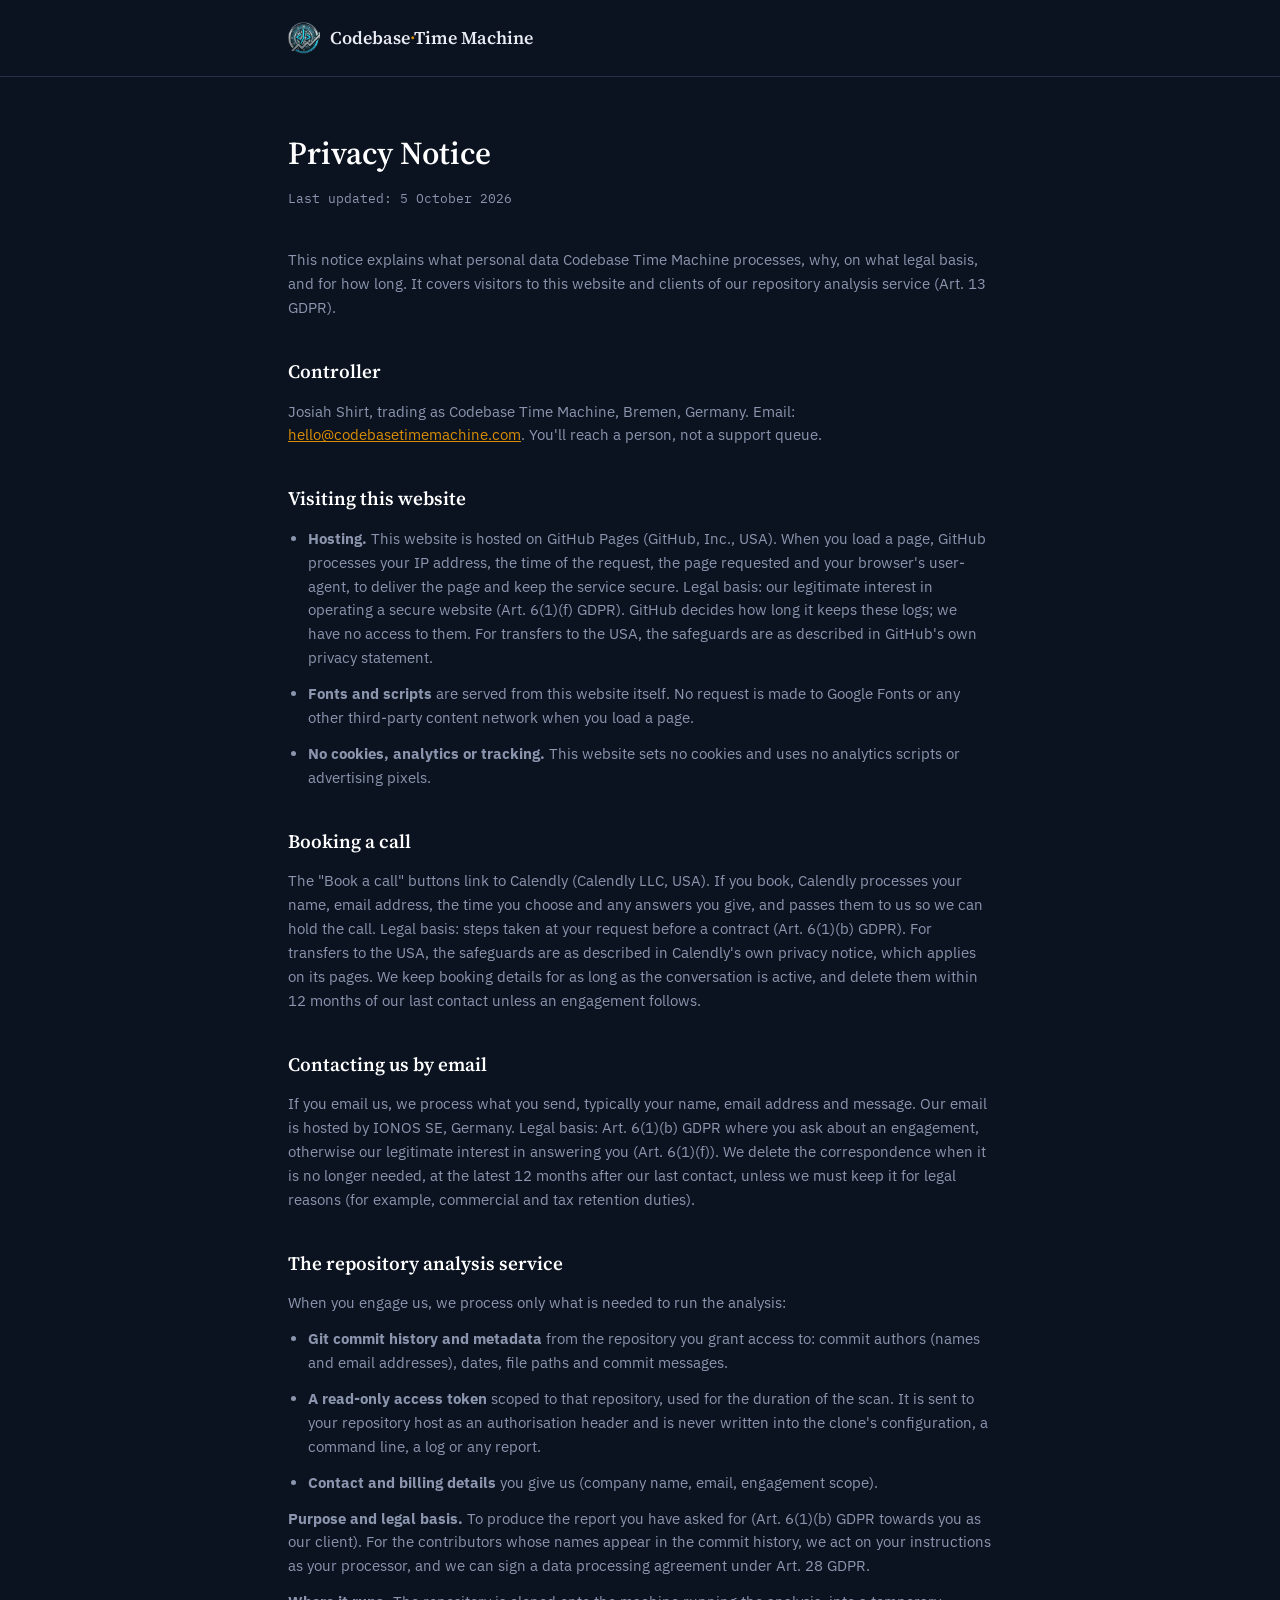
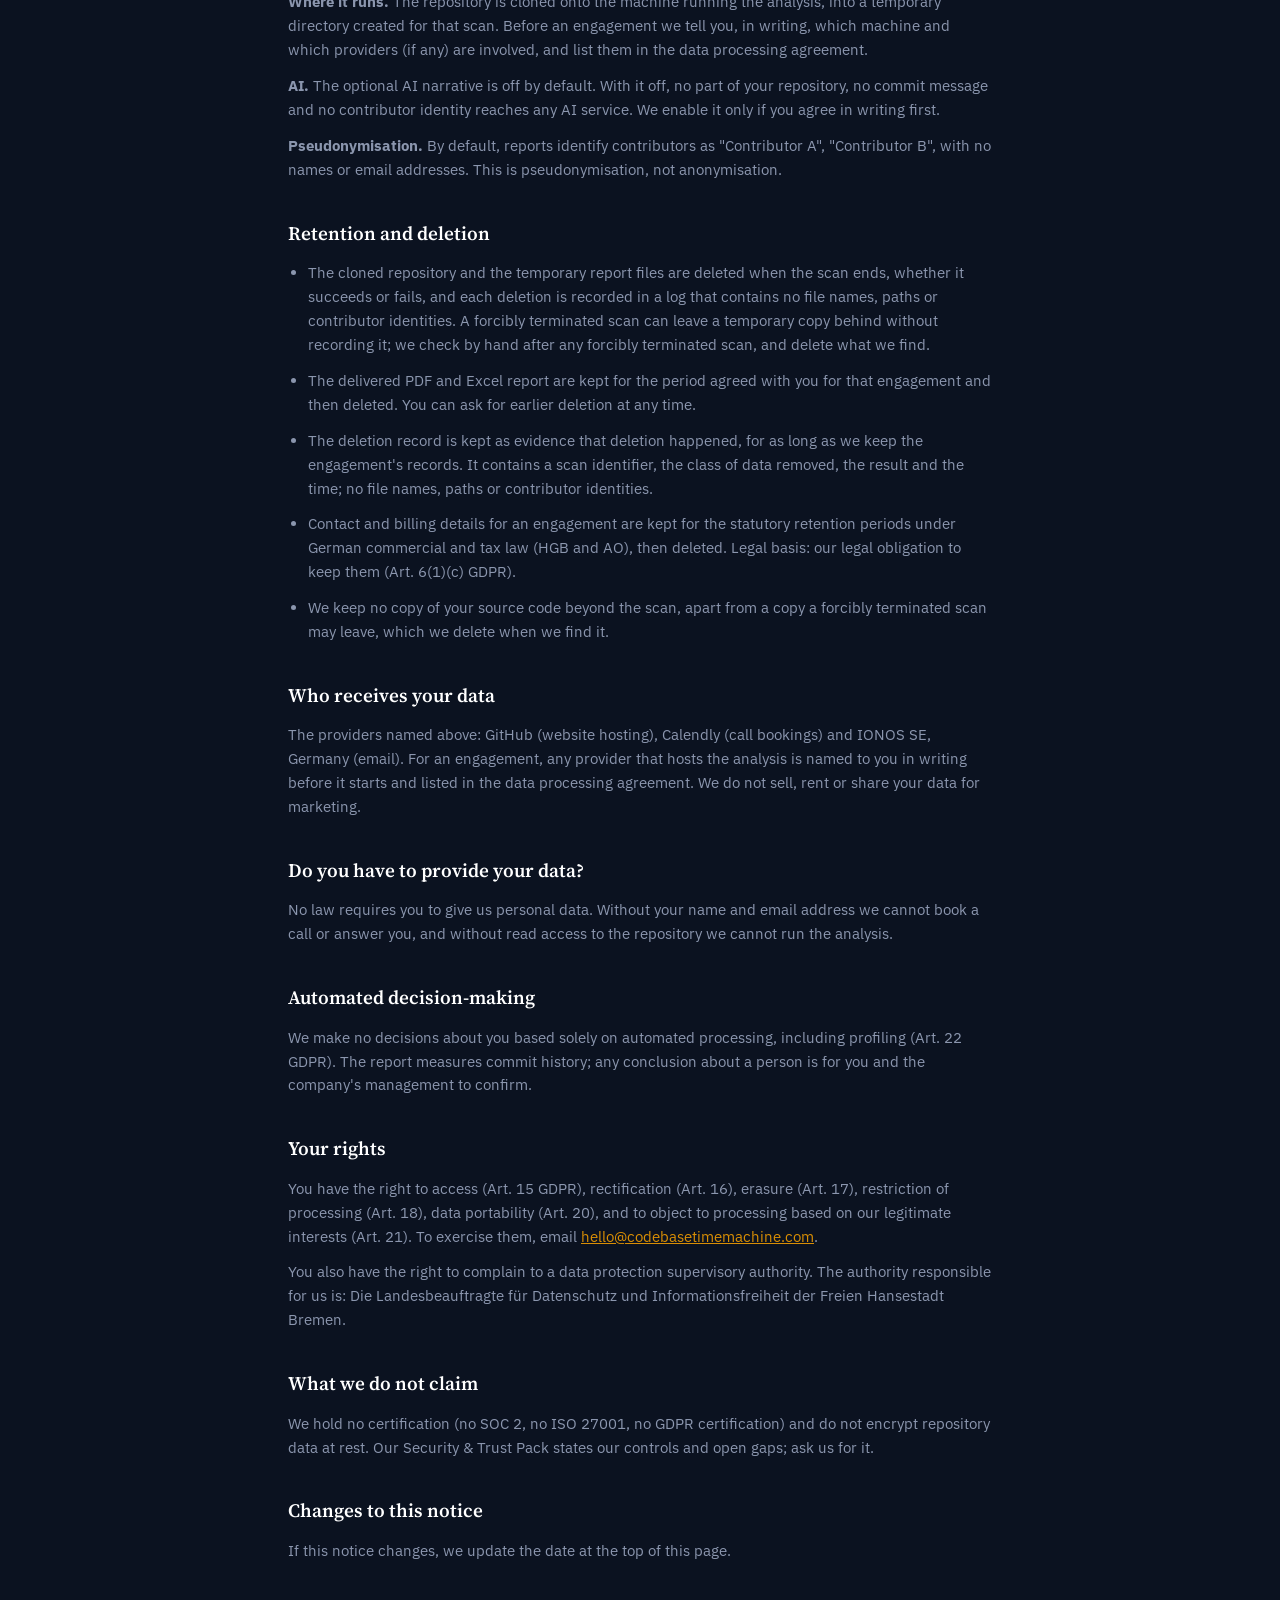
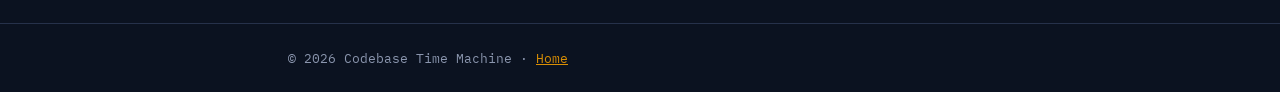
==== commit 227eb590: "Website round 5: forcibly-terminated-scan exception everywhere, phone menu, hero wording, tier gap -" ====
--- a/privacy.html
+++ b/privacy.html
@@ -23,7 +23,7 @@
   p, li{color:var(--muted);font-size:14.5px;margin-bottom:12px;}
   li{margin-left:20px;}
   a{color:var(--amber);}
-  @media (max-width:700px){ p a[href^="mailto:"], footer a{display:inline-block;padding:12px 0;min-height:44px;line-height:20px;} .brand a{min-height:44px;} }
+  @media (max-width:700px){ p a[href^="mailto:"], footer a{display:inline-block;padding:12px 0;min-height:44px;line-height:20px;} footer a{min-width:44px;text-align:center;} .brand a{min-height:44px;} }
   footer{border-top:1px solid var(--line);margin-top:60px;padding:24px 0;font-size:12.5px;color:var(--muted);font-family:'IBM Plex Mono',monospace;}
 </style>
 </head>
@@ -40,7 +40,7 @@
 
   <h2>Visiting this website</h2>
   <ul>
-    <li><strong>Hosting.</strong> This website is hosted on GitHub Pages (GitHub, Inc., USA). When you load a page, GitHub processes your IP address, the time of the request, the page requested and your browser's user-agent, to deliver the page and keep the service secure. Legal basis: our legitimate interest in operating a secure website (Art. 6(1)(f) GDPR). GitHub retains these logs according to its own policy. For transfers to the USA, the safeguards are as described in GitHub's own privacy statement.</li>
+    <li><strong>Hosting.</strong> This website is hosted on GitHub Pages (GitHub, Inc., USA). When you load a page, GitHub processes your IP address, the time of the request, the page requested and your browser's user-agent, to deliver the page and keep the service secure. Legal basis: our legitimate interest in operating a secure website (Art. 6(1)(f) GDPR). GitHub decides how long it keeps these logs; we have no access to them. For transfers to the USA, the safeguards are as described in GitHub's own privacy statement.</li>
     <li><strong>Fonts and scripts</strong> are served from this website itself. No request is made to Google Fonts or any other third-party content network when you load a page.</li>
     <li><strong>No cookies, analytics or tracking.</strong> This website sets no cookies and uses no analytics scripts or advertising pixels.</li>
   </ul>
@@ -65,11 +65,11 @@
 
   <h2>Retention and deletion</h2>
   <ul>
-    <li>The cloned repository and the temporary report files are deleted when the scan ends, whether it succeeds or fails, and each deletion is recorded in a log that contains no file names, paths or contributor identities. A forcibly terminated process can leave a temporary copy behind without recording it; we check by hand after any abnormal termination.</li>
+    <li>The cloned repository and the temporary report files are deleted when the scan ends, whether it succeeds or fails, and each deletion is recorded in a log that contains no file names, paths or contributor identities. A forcibly terminated scan can leave a temporary copy behind without recording it; we check by hand after any forcibly terminated scan, and delete what we find.</li>
     <li>The delivered PDF and Excel report are kept for the period agreed with you for that engagement and then deleted. You can ask for earlier deletion at any time.</li>
     <li>The deletion record is kept as evidence that deletion happened, for as long as we keep the engagement's records. It contains a scan identifier, the class of data removed, the result and the time; no file names, paths or contributor identities.</li>
     <li>Contact and billing details for an engagement are kept for the statutory retention periods under German commercial and tax law (HGB and AO), then deleted. Legal basis: our legal obligation to keep them (Art. 6(1)(c) GDPR).</li>
-    <li>We do not keep a copy of your source code.</li>
+    <li>We keep no copy of your source code beyond the scan, apart from a copy a forcibly terminated scan may leave, which we delete when we find it.</li>
   </ul>
 
   <h2>Who receives your data</h2>
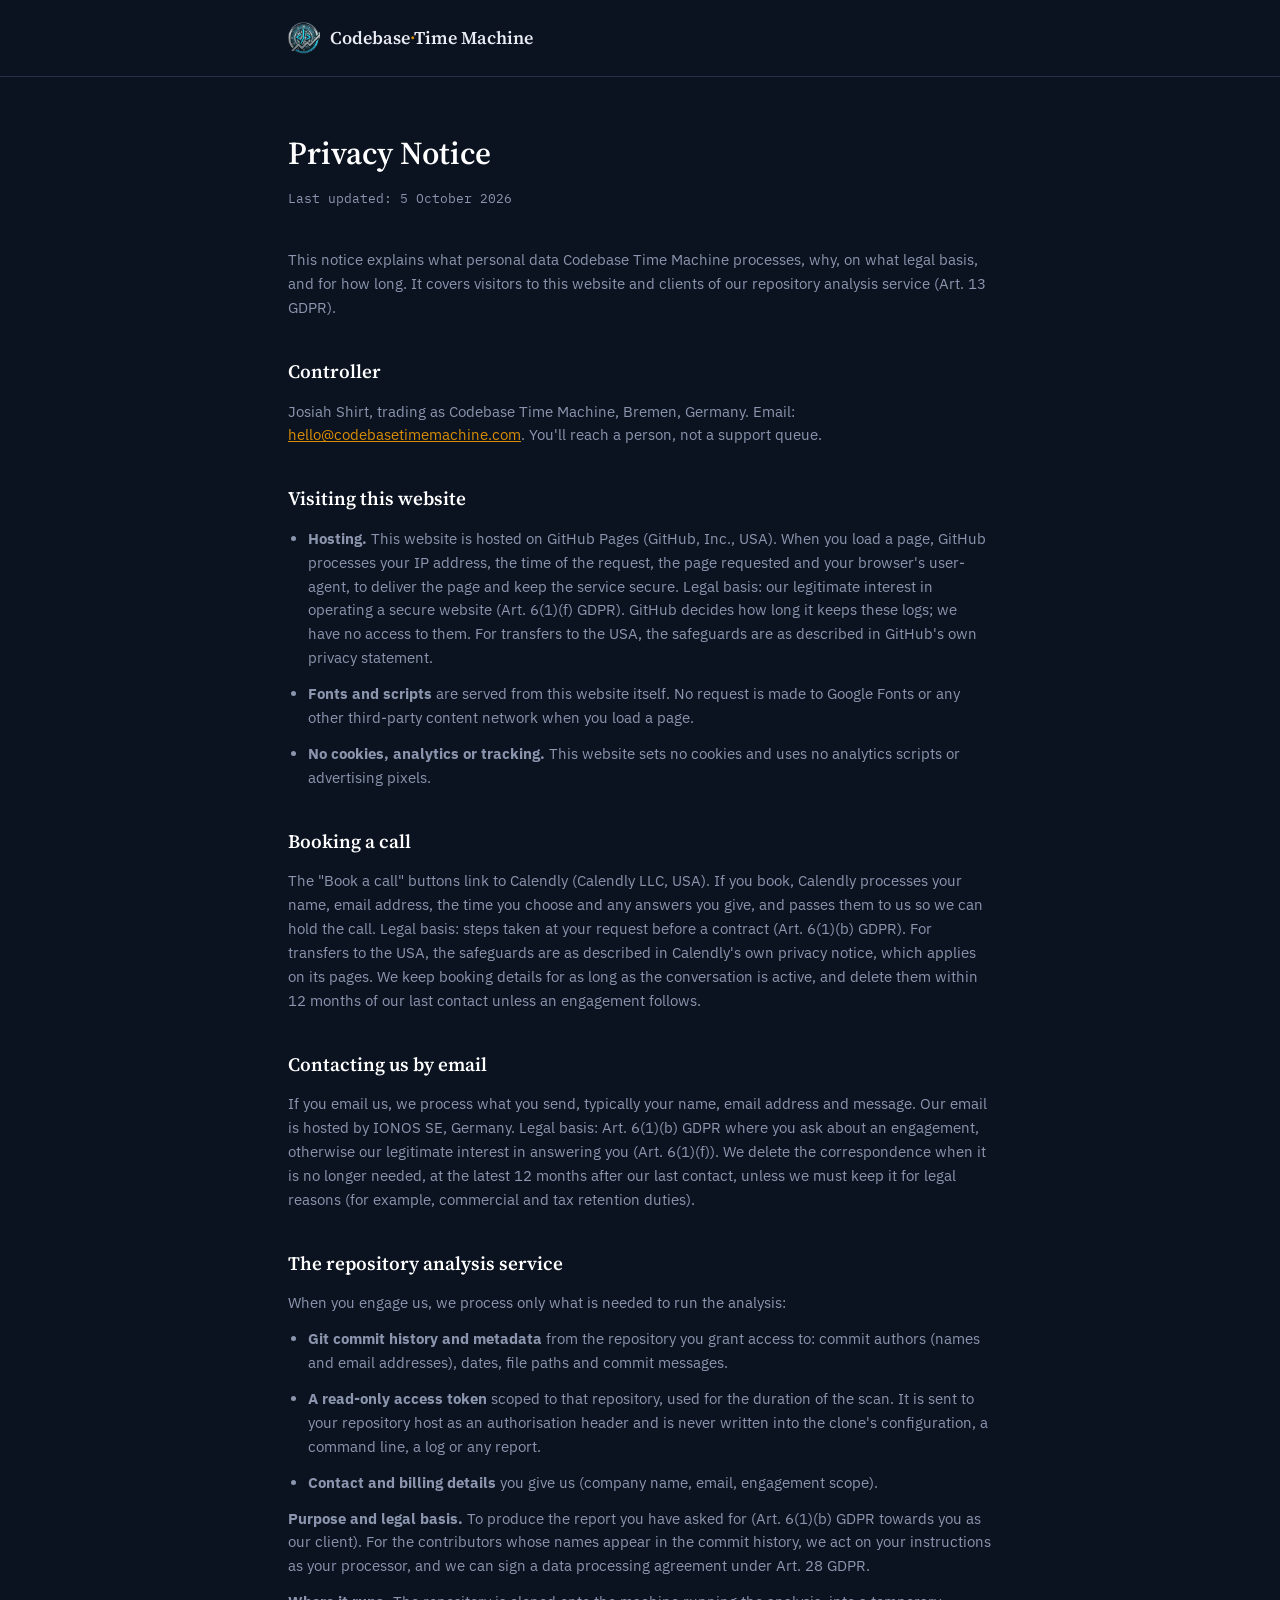
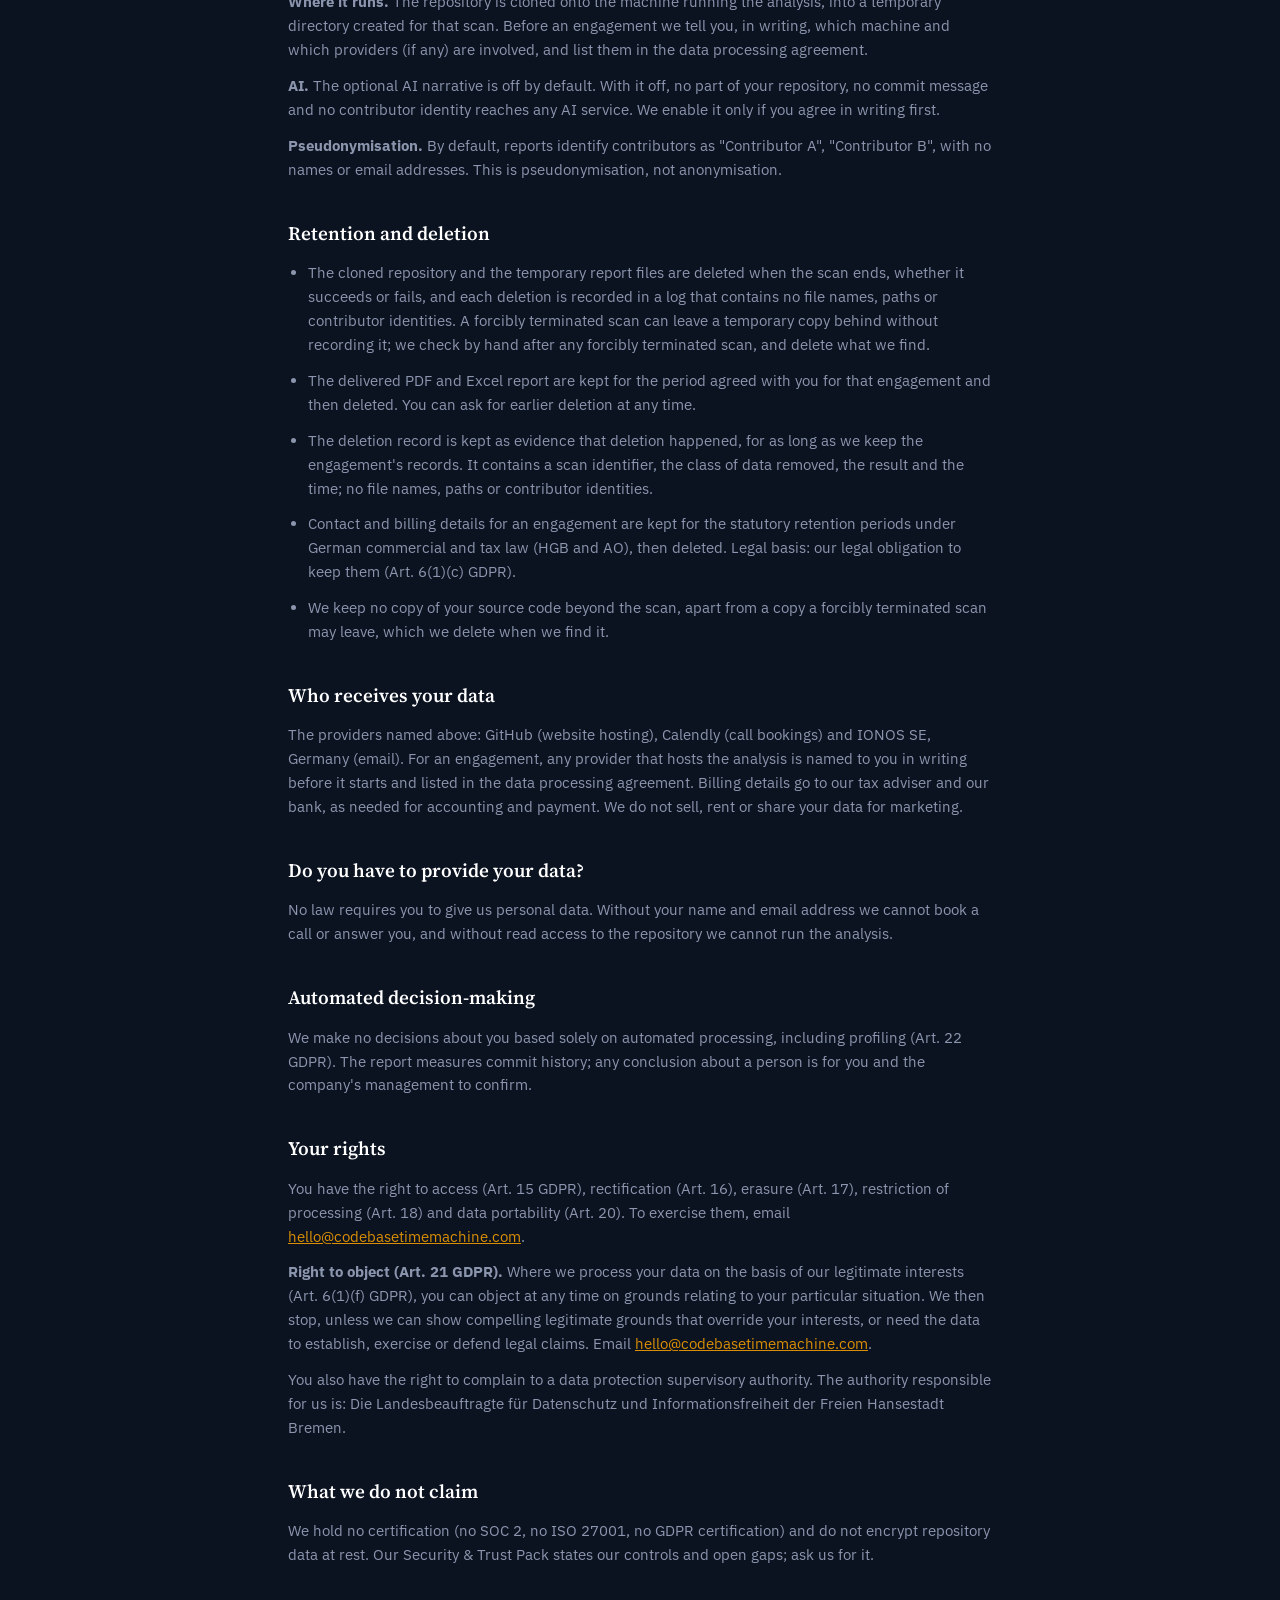
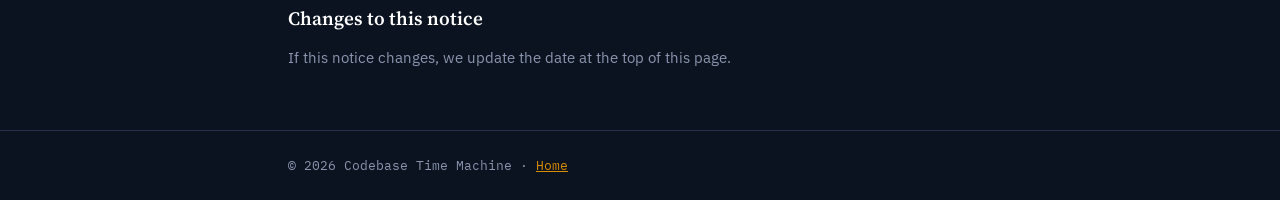
==== commit 1ffcfd8f: "Website round 6: meta descriptions match the hero, honest deletion and pseudonym wording, 320px fixe" ====
--- a/privacy.html
+++ b/privacy.html
@@ -25,6 +25,7 @@
   a{color:var(--amber);}
   @media (max-width:700px){ p a[href^="mailto:"], footer a{display:inline-block;padding:12px 0;min-height:44px;line-height:20px;} footer a{min-width:44px;text-align:center;} .brand a{min-height:44px;} }
   footer{border-top:1px solid var(--line);margin-top:60px;padding:24px 0;font-size:12.5px;color:var(--muted);font-family:'IBM Plex Mono',monospace;}
+  .nw{white-space:nowrap;}
 </style>
 </head>
 <body>
@@ -36,7 +37,7 @@
   <p>This notice explains what personal data Codebase Time Machine processes, why, on what legal basis, and for how long. It covers visitors to this website and clients of our repository analysis service (Art. 13 GDPR).</p>
 
   <h2>Controller</h2>
-  <p>Josiah Shirt, trading as Codebase Time Machine, Bremen, Germany. Email: <a href="mailto:hello@codebasetimemachine.com">hello@codebasetimemachine.com</a>. You'll reach a person, not a support queue.</p>
+  <p>Josiah Shirt, trading as Codebase Time Machine, Bremen, Germany. Email: <span class="nw"><a href="mailto:hello@codebasetimemachine.com">hello@codebasetimemachine.com</a>.</span> You'll reach a person, not a support queue.</p>
 
   <h2>Visiting this website</h2>
   <ul>
@@ -73,7 +74,7 @@
   </ul>
 
   <h2>Who receives your data</h2>
-  <p>The providers named above: GitHub (website hosting), Calendly (call bookings) and IONOS SE, Germany (email). For an engagement, any provider that hosts the analysis is named to you in writing before it starts and listed in the data processing agreement. We do not sell, rent or share your data for marketing.</p>
+  <p>The providers named above: GitHub (website hosting), Calendly (call bookings) and IONOS SE, Germany (email). For an engagement, any provider that hosts the analysis is named to you in writing before it starts and listed in the data processing agreement. Billing details go to our tax adviser and our bank, as needed for accounting and payment. We do not sell, rent or share your data for marketing.</p>
 
   <h2>Do you have to provide your data?</h2>
   <p>No law requires you to give us personal data. Without your name and email address we cannot book a call or answer you, and without read access to the repository we cannot run the analysis.</p>
@@ -82,7 +83,8 @@
   <p>We make no decisions about you based solely on automated processing, including profiling (Art. 22 GDPR). The report measures commit history; any conclusion about a person is for you and the company's management to confirm.</p>
 
   <h2>Your rights</h2>
-  <p>You have the right to access (Art. 15 GDPR), rectification (Art. 16), erasure (Art. 17), restriction of processing (Art. 18), data portability (Art. 20), and to object to processing based on our legitimate interests (Art. 21). To exercise them, email <a href="mailto:hello@codebasetimemachine.com">hello@codebasetimemachine.com</a>.</p>
+  <p>You have the right to access (Art. 15 GDPR), rectification (Art. 16), erasure (Art. 17), restriction of processing (Art. 18) and data portability (Art. 20). To exercise them, email <span class="nw"><a href="mailto:hello@codebasetimemachine.com">hello@codebasetimemachine.com</a>.</span></p>
+  <p><strong>Right to object (Art. 21 GDPR).</strong> Where we process your data on the basis of our legitimate interests (Art. 6(1)(f) GDPR), you can object at any time on grounds relating to your particular situation. We then stop, unless we can show compelling legitimate grounds that override your interests, or need the data to establish, exercise or defend legal claims. Email <span class="nw"><a href="mailto:hello@codebasetimemachine.com">hello@codebasetimemachine.com</a>.</span></p>
   <p>You also have the right to complain to a data protection supervisory authority. The authority responsible for us is: Die Landesbeauftragte für Datenschutz und Informationsfreiheit der Freien Hansestadt Bremen.</p>
 
   <h2>What we do not claim</h2>
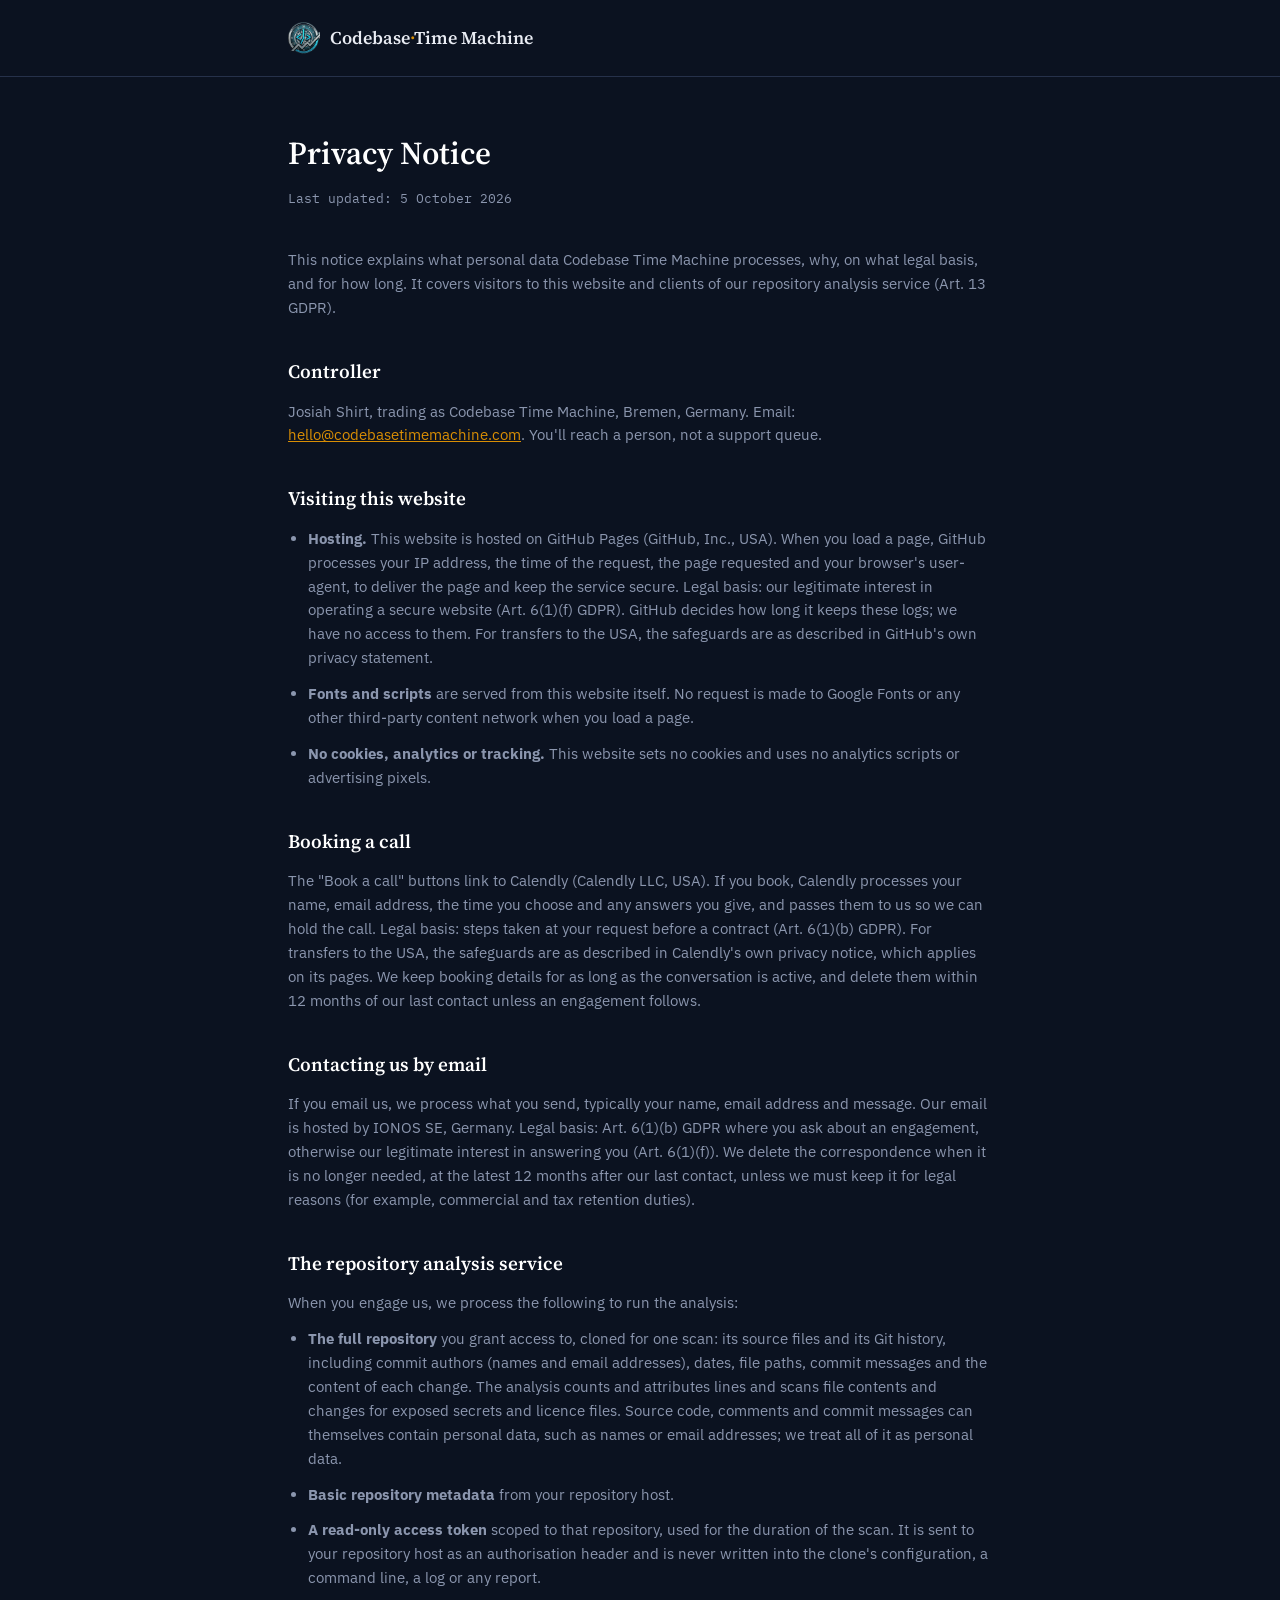
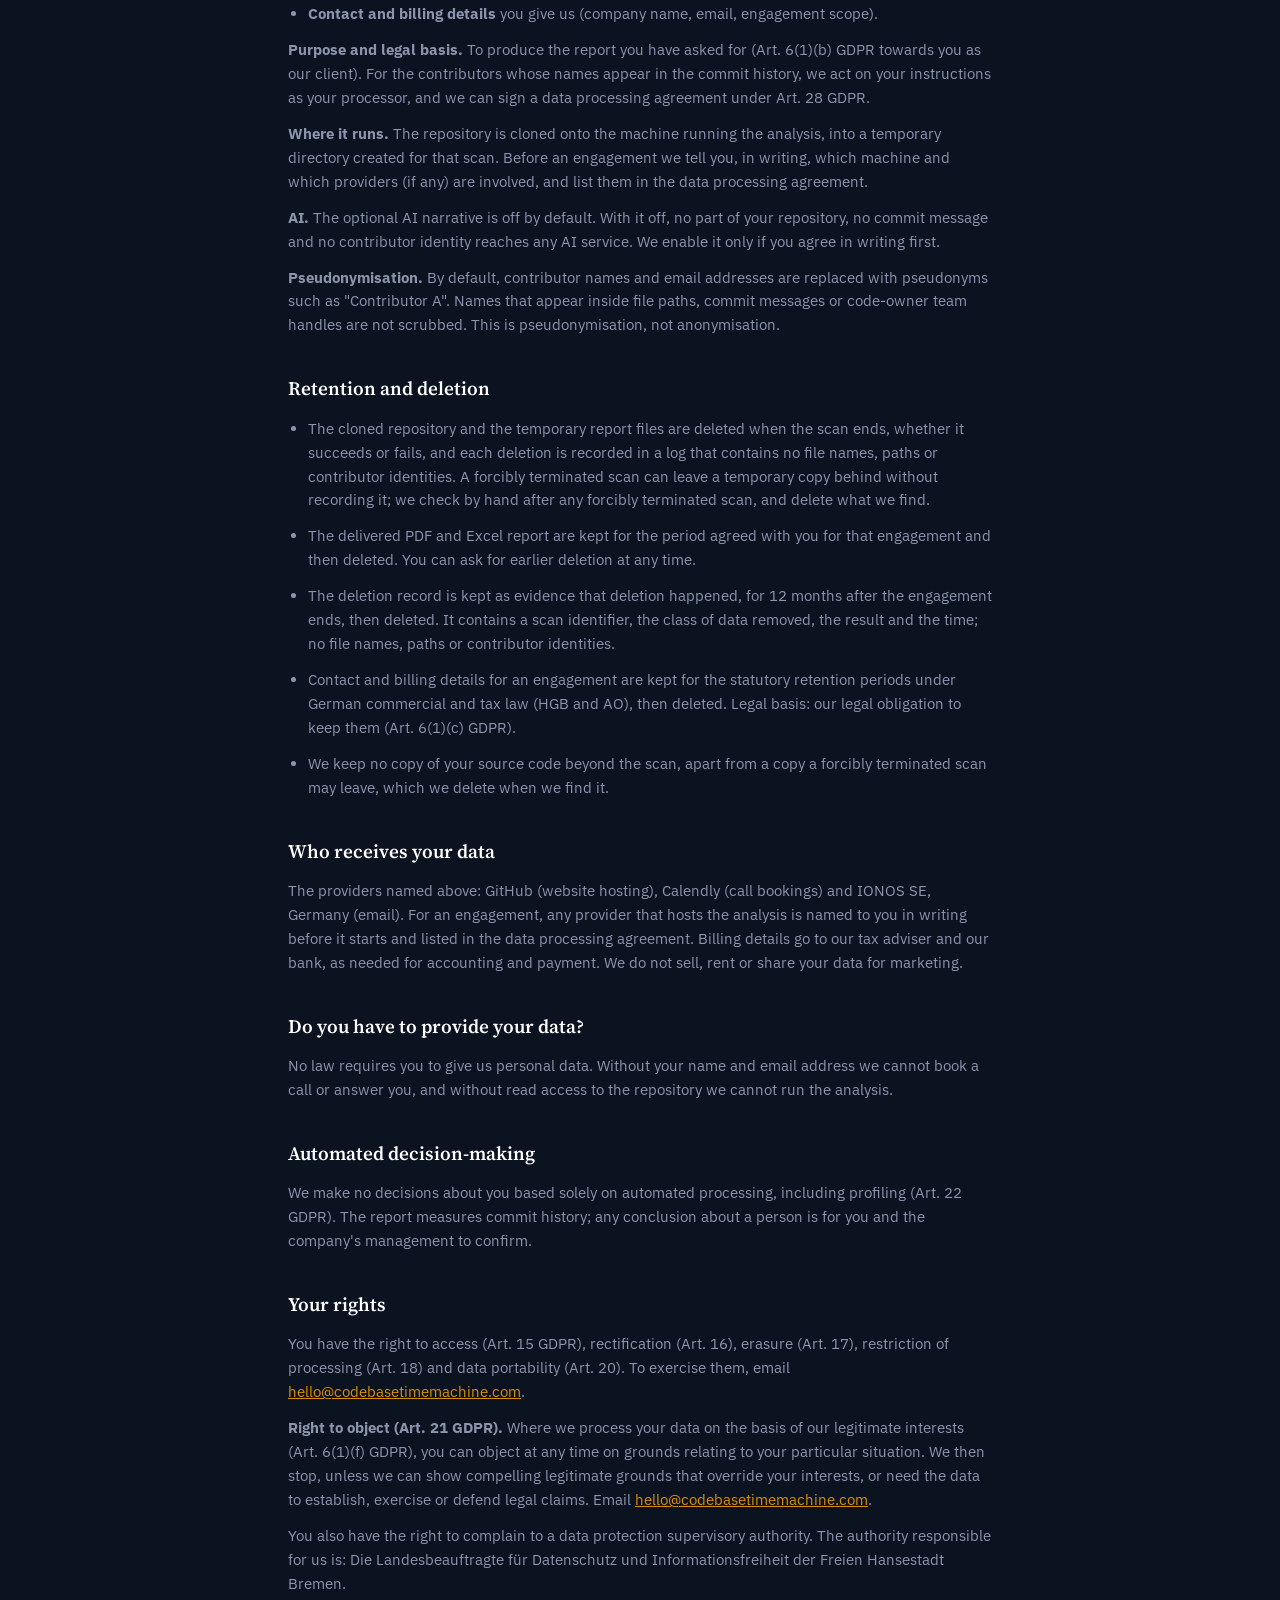
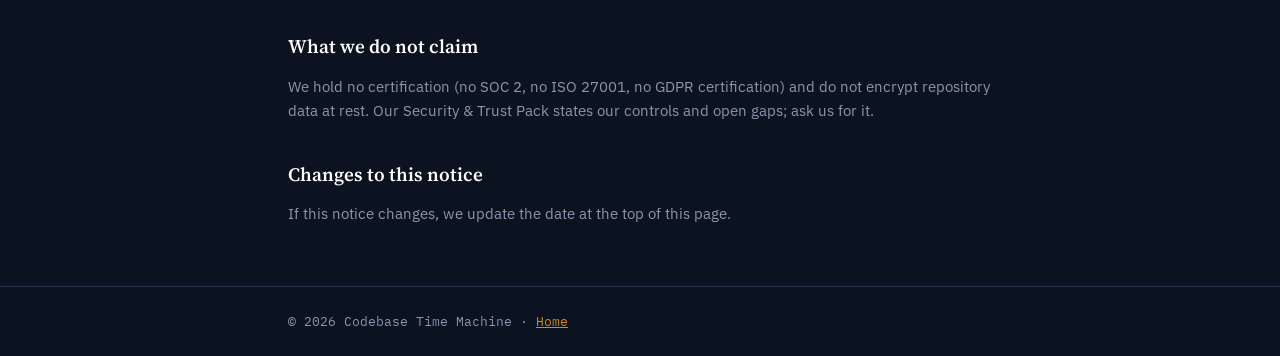
==== commit 62e40330: "Website round 7: Git-history replay hero, truthful data scope, metadata, 320px fixes - Hero animatio" ====
--- a/privacy.html
+++ b/privacy.html
@@ -4,6 +4,9 @@
 <meta charset="UTF-8">
 <meta name="viewport" content="width=device-width, initial-scale=1.0">
 <title>Privacy Notice — Codebase Time Machine</title>
+<meta name="description" content="How Codebase Time Machine handles personal data: website hosting, call bookings, email, and the repository analysis service, with legal bases, retention and your rights under the GDPR.">
+<meta property="og:url" content="https://codebasetimemachine.com/privacy.html">
+<link rel="canonical" href="https://codebasetimemachine.com/privacy.html">
 <link rel="icon" type="image/png" href="favicon.png">
 <link href="assets/fonts.css" rel="stylesheet">
 <style>
@@ -53,22 +56,23 @@
   <p>If you email us, we process what you send, typically your name, email address and message. Our email is hosted by IONOS SE, Germany. Legal basis: Art. 6(1)(b) GDPR where you ask about an engagement, otherwise our legitimate interest in answering you (Art. 6(1)(f)). We delete the correspondence when it is no longer needed, at the latest 12 months after our last contact, unless we must keep it for legal reasons (for example, commercial and tax retention duties).</p>
 
   <h2>The repository analysis service</h2>
-  <p>When you engage us, we process only what is needed to run the analysis:</p>
+  <p>When you engage us, we process the following to run the analysis:</p>
   <ul>
-    <li><strong>Git commit history and metadata</strong> from the repository you grant access to: commit authors (names and email addresses), dates, file paths and commit messages.</li>
+    <li><strong>The full repository</strong> you grant access to, cloned for one scan: its source files and its Git history, including commit authors (names and email addresses), dates, file paths, commit messages and the content of each change. The analysis counts and attributes lines and scans file contents and changes for exposed secrets and licence files. Source code, comments and commit messages can themselves contain personal data, such as names or email addresses; we treat all of it as personal data.</li>
+    <li><strong>Basic repository metadata</strong> from your repository host.</li>
     <li><strong>A read-only access token</strong> scoped to that repository, used for the duration of the scan. It is sent to your repository host as an authorisation header and is never written into the clone's configuration, a command line, a log or any report.</li>
     <li><strong>Contact and billing details</strong> you give us (company name, email, engagement scope).</li>
   </ul>
   <p><strong>Purpose and legal basis.</strong> To produce the report you have asked for (Art. 6(1)(b) GDPR towards you as our client). For the contributors whose names appear in the commit history, we act on your instructions as your processor, and we can sign a data processing agreement under Art. 28 GDPR.</p>
   <p><strong>Where it runs.</strong> The repository is cloned onto the machine running the analysis, into a temporary directory created for that scan. Before an engagement we tell you, in writing, which machine and which providers (if any) are involved, and list them in the data processing agreement.</p>
   <p><strong>AI.</strong> The optional AI narrative is off by default. With it off, no part of your repository, no commit message and no contributor identity reaches any AI service. We enable it only if you agree in writing first.</p>
-  <p><strong>Pseudonymisation.</strong> By default, reports identify contributors as "Contributor A", "Contributor B", with no names or email addresses. This is pseudonymisation, not anonymisation.</p>
+  <p><strong>Pseudonymisation.</strong> By default, contributor names and email addresses are replaced with pseudonyms such as "Contributor A". Names that appear inside file paths, commit messages or code-owner team handles are not scrubbed. This is pseudonymisation, not anonymisation.</p>
 
   <h2>Retention and deletion</h2>
   <ul>
     <li>The cloned repository and the temporary report files are deleted when the scan ends, whether it succeeds or fails, and each deletion is recorded in a log that contains no file names, paths or contributor identities. A forcibly terminated scan can leave a temporary copy behind without recording it; we check by hand after any forcibly terminated scan, and delete what we find.</li>
     <li>The delivered PDF and Excel report are kept for the period agreed with you for that engagement and then deleted. You can ask for earlier deletion at any time.</li>
-    <li>The deletion record is kept as evidence that deletion happened, for as long as we keep the engagement's records. It contains a scan identifier, the class of data removed, the result and the time; no file names, paths or contributor identities.</li>
+    <li>The deletion record is kept as evidence that deletion happened, for 12 months after the engagement ends, then deleted. It contains a scan identifier, the class of data removed, the result and the time; no file names, paths or contributor identities.</li>
     <li>Contact and billing details for an engagement are kept for the statutory retention periods under German commercial and tax law (HGB and AO), then deleted. Legal basis: our legal obligation to keep them (Art. 6(1)(c) GDPR).</li>
     <li>We keep no copy of your source code beyond the scan, apart from a copy a forcibly terminated scan may leave, which we delete when we find it.</li>
   </ul>
